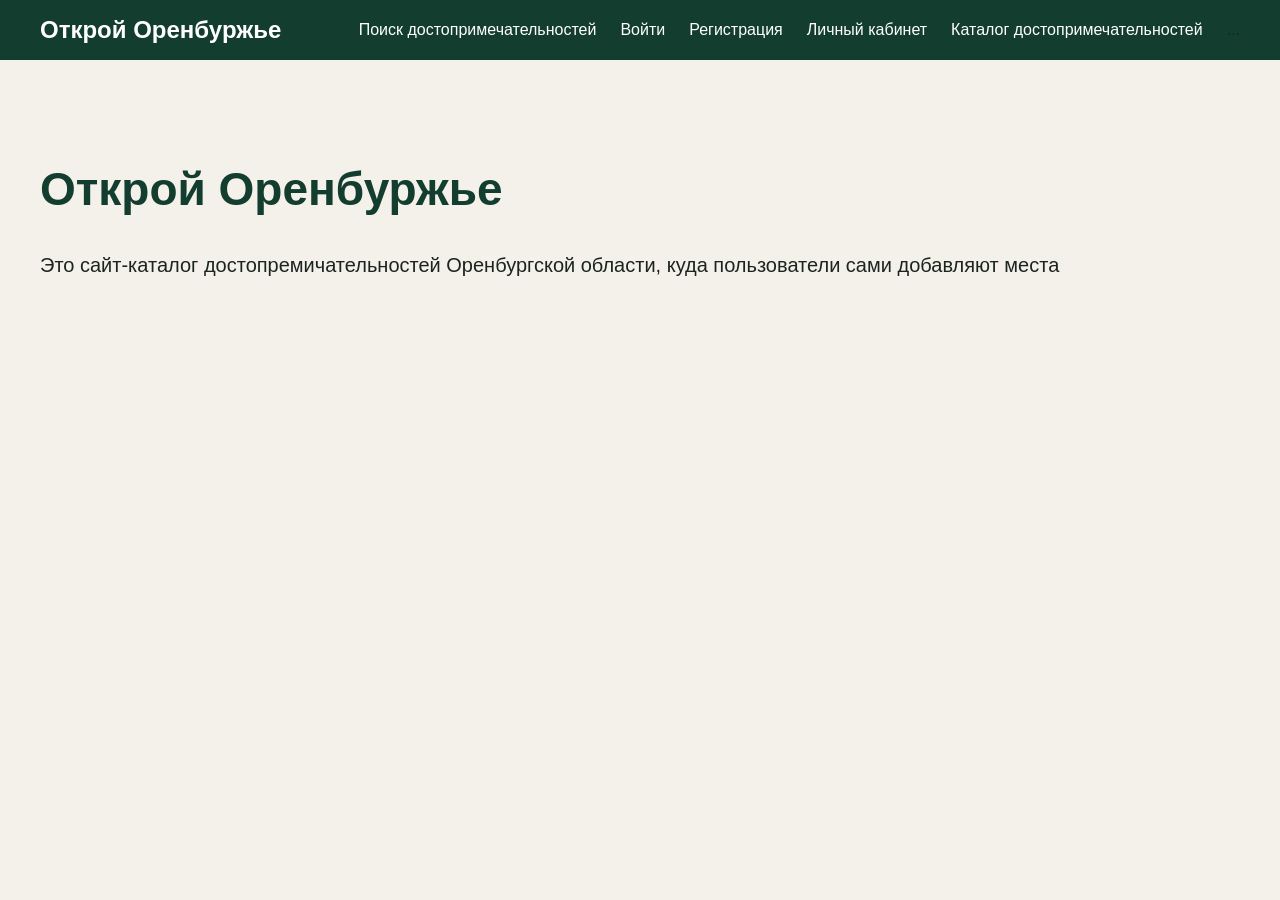
==== index.html @ 68e3b88a "Добавлен контейнер и основной блок главной страницы" ====
<!DOCTYPE html>
<html lang="ru">

<head>
    <meta charset="UTF-8">
    <meta name="viewport" content="width=device-width, initial-scale=1.0">
    <title>Открой Оренбуржье</title>
    <link rel="stylesheet" href="css/style.css">
</head>

<body>
    <header class="header">
        <div class="container header-inner">
        <a class="logo" href="index.html">Открой Оренбуржье</a>
        <nav class="nav">
            <ul class="nav-list">
                <li><a href="#search">Поиск достопримечательностей</a></li>
                <li><a href="login.html">Войти</a></li>
                <li><a href="register.html">Регистрация</a></li>
                <li><a href="profile.html">Личный кабинет</a></li>
                <li><a href="catalog.html">Каталог достопримечательностей</a></li> ...
            </ul>
        </nav>
        </div>
    </header>
    <main>
        <section class="hero">
            <div class="container">
                <h1>Открой Оренбуржье</h1>
                <p>Это сайт-каталог достопремичательностей Оренбургской области, куда пользователи сами добавляют места
                </p>
            </div>
        </section>
    </main>
</body>

</html>
---- css/style.css ----
:root {
    /* Цветовая палитра: Isle of Man green + бронза, светлая тема */
    --bg: #F4F1EA;
    --surface: #FFFFFF;
    --main: #123D2F;
    --accent: #C08A45;
    --text: #1C2420;
    --muted: #5C6660;
    --line: #DAD4C6;

}

body {
    background-color: var(--bg);
    color: var(--text);
    font-family: Arial, sans-serif;
    margin: 0;
}

h1 {
    color: var(--main);
    font-size: 46px;
}

p {
    color: var(--text);
    font-size: 20px;
}

.header {
    background-color: var(--main);
    padding: 16px 0;
}

.logo {
    color: #FFFFFF;
    text-decoration: none;
    font-size: 24px;
    font-weight: bold;
}

.nav-list {
    display: flex;
    gap: 24px;
    list-style: none;
    margin: 0;
    padding: 0;
}

.nav-list a {
    color: #FFFFFF;
    text-decoration: none;
    transition: color 0.3s;
}

.nav-list a:hover {
    color: var(--accent);
}

.container {
    max-width: 1200px;
    margin: 0 auto;
    padding: 0 24px;
}

.header-inner {
    display: flex;
    justify-content: space-between;
    align-items: center;
}

.hero {
    padding: 64px 0;
}
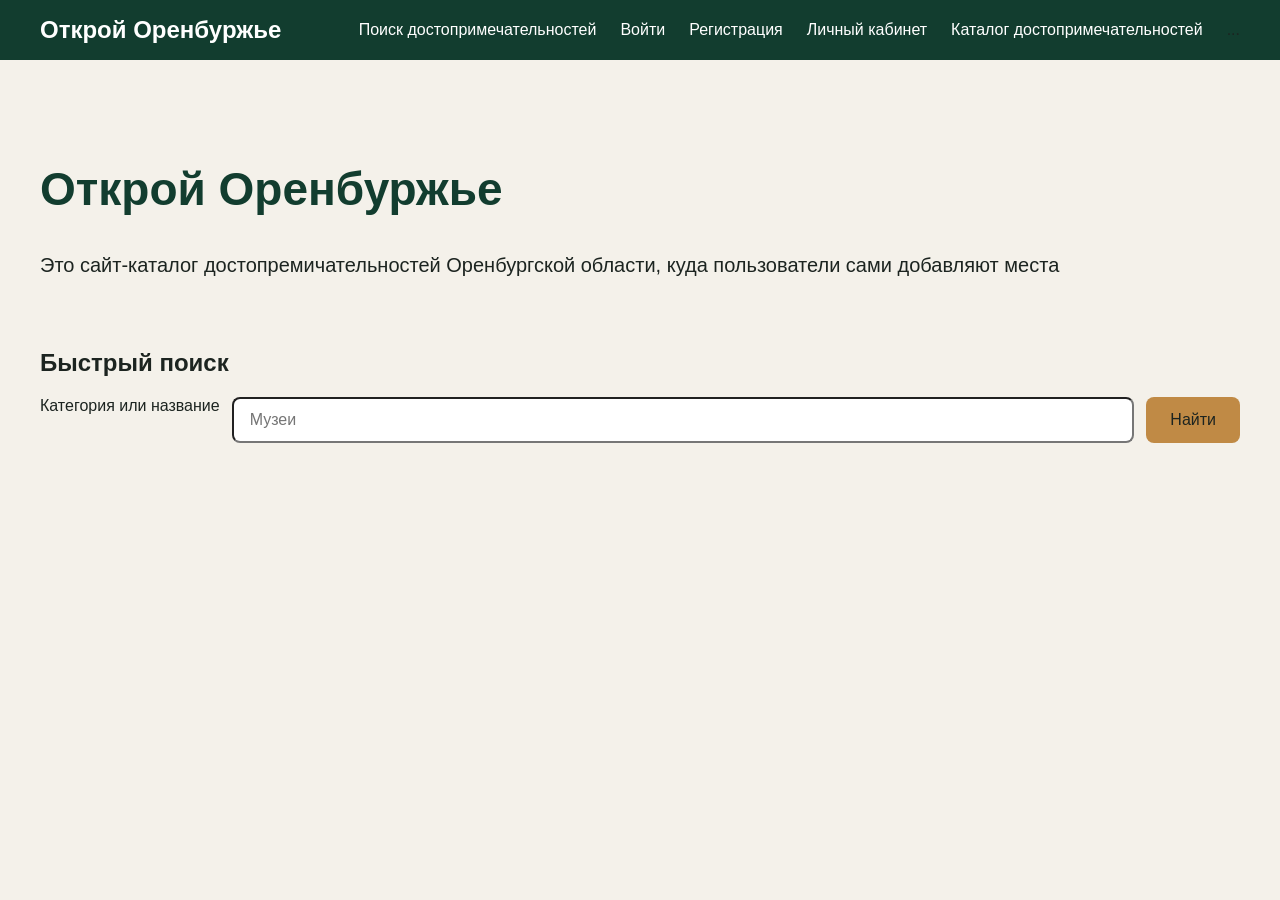
==== commit 7920cbcc: "Добавлен блок быстрого поиска" ====
--- a/index.html
+++ b/index.html
@@ -11,16 +11,16 @@
 <body>
     <header class="header">
         <div class="container header-inner">
-        <a class="logo" href="index.html">Открой Оренбуржье</a>
-        <nav class="nav">
-            <ul class="nav-list">
-                <li><a href="#search">Поиск достопримечательностей</a></li>
-                <li><a href="login.html">Войти</a></li>
-                <li><a href="register.html">Регистрация</a></li>
-                <li><a href="profile.html">Личный кабинет</a></li>
-                <li><a href="catalog.html">Каталог достопримечательностей</a></li> ...
-            </ul>
-        </nav>
+            <a class="logo" href="index.html">Открой Оренбуржье</a>
+            <nav class="nav">
+                <ul class="nav-list">
+                    <li><a href="#search">Поиск достопримечательностей</a></li>
+                    <li><a href="login.html">Войти</a></li>
+                    <li><a href="register.html">Регистрация</a></li>
+                    <li><a href="profile.html">Личный кабинет</a></li>
+                    <li><a href="catalog.html">Каталог достопримечательностей</a></li> ...
+                </ul>
+            </nav>
         </div>
     </header>
     <main>
@@ -30,7 +30,22 @@
                 <p>Это сайт-каталог достопремичательностей Оренбургской области, куда пользователи сами добавляют места
                 </p>
             </div>
-        </section>
+            <section class="search" id="search">
+                <div class="container">
+                    <h2>Быстрый поиск</h2>
+                    <form class="search-form" action="catalog.html" method="get">
+                        <label for="search-input">Категория или название</label>
+                        <input type="text" id="search-input name=" q" list="categories" placeholder="Музеи">
+                        <datalist id="categories">
+                            <option value="Музеи">
+                            <option value="Природные объекты">
+                            <option value="Исторические места">
+                            <option value="Памятники архитектуры">
+                        </datalist>
+                        <button type="submit">Найти</button>
+                    </form>
+                </div>
+            </section>
     </main>
 </body>
 
--- a/css/style.css
+++ b/css/style.css
@@ -71,4 +71,36 @@
 
 .hero {
     padding: 64px 0;
-}+}
+
+.search {
+    padding: 32px 0;
+}
+
+.search-form {
+    display: flex;
+    gap: 12px;
+    flex-wrap: wrap;
+}
+
+.search-form input {
+    flex: 1;
+    padding: 12px 16px;
+    border-radius: 8px; 
+    font-size: 16px;
+}
+
+.search-form button:hover {
+    background-color: #D0954F;
+}
+
+.search-form button {
+    padding: 12px 24px;
+    font-size: 16px;
+    cursor: pointer;
+    background-color: var(--accent);
+    color: var(--text);
+    border: none;
+    border-radius: 8px;
+    transition: background-color 0.3s;
+}
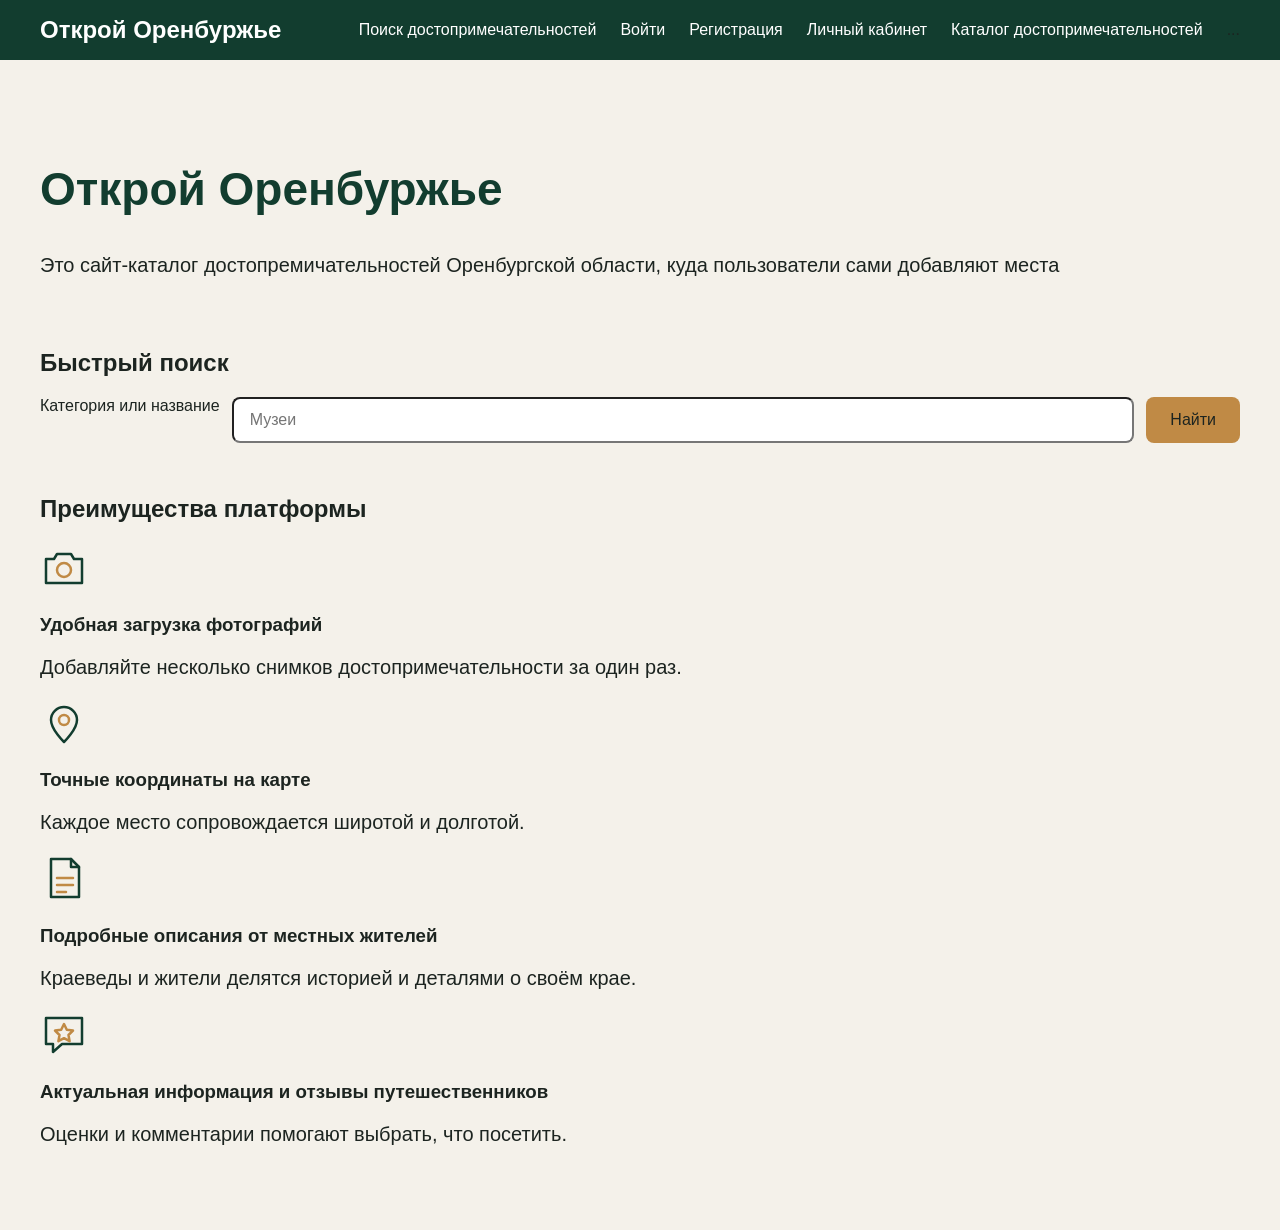
==== commit c2f425f0: "Добавлена разметка блока преимуществ и иконки" ====
--- a/index.html
+++ b/index.html
@@ -35,7 +35,7 @@
                     <h2>Быстрый поиск</h2>
                     <form class="search-form" action="catalog.html" method="get">
                         <label for="search-input">Категория или название</label>
-                        <input type="text" id="search-input name=" q" list="categories" placeholder="Музеи">
+                        <input type="text" id="search-input name="q" list="categories" placeholder="Музеи">
                         <datalist id="categories">
                             <option value="Музеи">
                             <option value="Природные объекты">
@@ -46,7 +46,35 @@
                     </form>
                 </div>
             </section>
+            <section class="features">
+                <div class="container">
+                    <h2>Преимущества платформы</h2>
+                    <div class="features-grid">
+                        <div class="feature">
+                            <img src="img/icon-photo.svg" alt="">
+                            <h3>Удобная загрузка фотографий</h3>
+                            <p>Добавляйте несколько снимков достопримечательности за один раз.</p>
+                        </div>
+                        <div class="feature">
+                            <img src="img/icon-map.svg" alt="">
+                            <h3>Точные координаты на карте</h3>
+                            <p>Каждое место сопровождается широтой и долготой.</p>
+                        </div>
+                        <div class="feature">
+                            <img src="img/icon-text.svg" alt="">
+                            <h3>Подробные описания от местных жителей</h3>
+                            <p>Краеведы и жители делятся историей и деталями о своём крае.</p>
+                        </div>
+                        <div class="feature">
+                            <img src="img/icon-reviews.svg" alt="">
+                            <h3>Актуальная информация и отзывы путешественников</h3>
+                            <p>Оценки и комментарии помогают выбрать, что посетить.</p>
+                        </div>
+                    </div>
+                </div>
+            </section>
     </main>
+
 </body>
 
 </html>
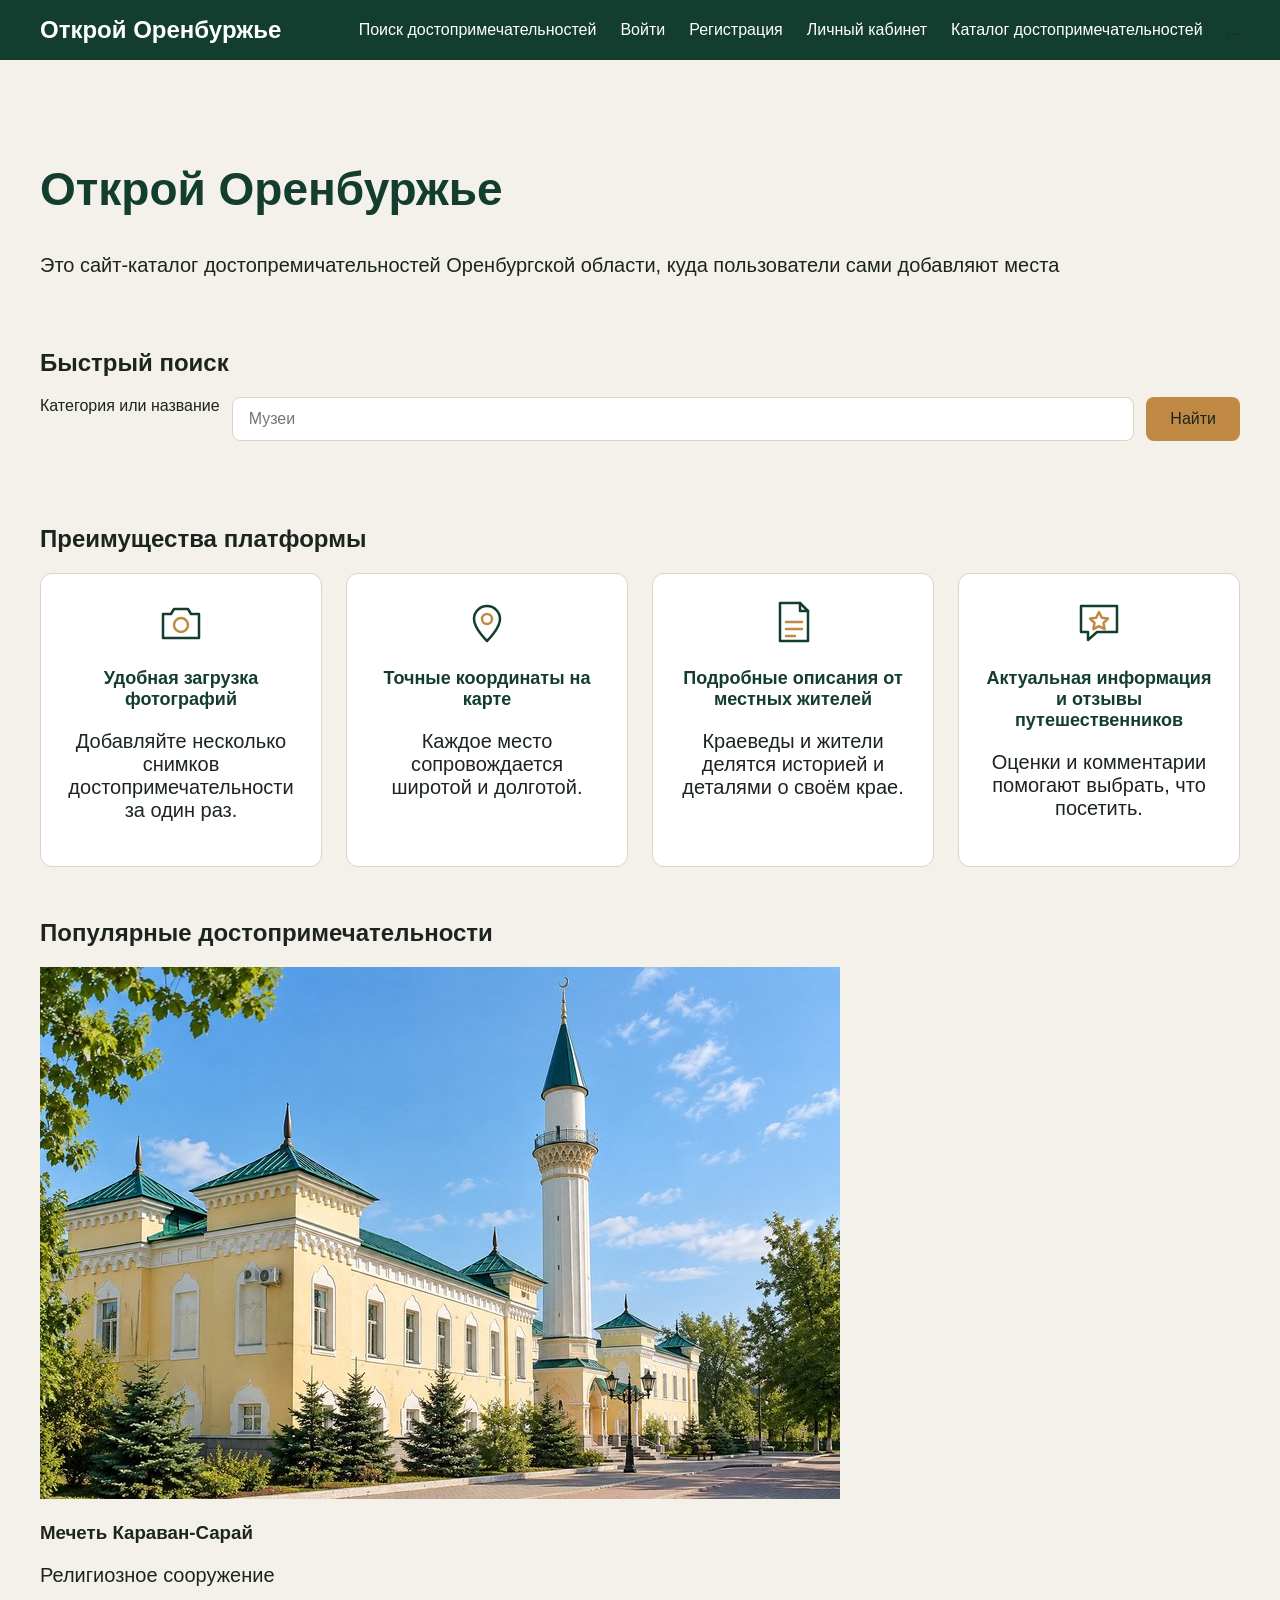
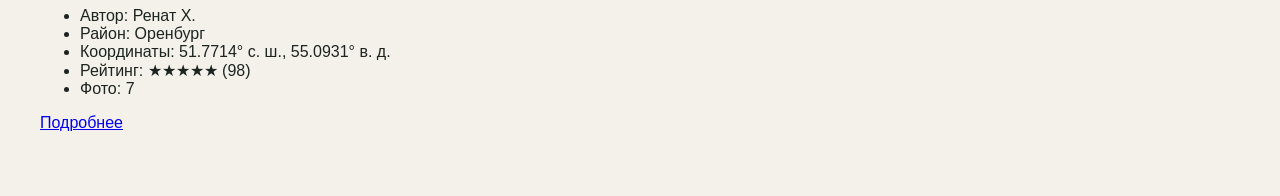
==== commit 9494090c: "Добавлена разметка карточки достопримечательности и фото" ====
--- a/index.html
+++ b/index.html
@@ -73,6 +73,28 @@
                     </div>
                 </div>
             </section>
+            <section class="popular">
+                <div class="container">
+                    <h2>Популярные достопримечательности</h2>
+                    <div class="cards-grid">
+                        <article class="landmark-card">
+                            <img src="img/03_mechet_karavan_saray.jpg" alt="Мечеть Караван-Сарай в Оренбурге">
+                            <div class="landmark-card-body">
+                                <h3>Мечеть Караван-Сарай</h3>
+                                <p>Религиозное сооружение</p>
+                                <ul>
+                                    <li>Автор: Ренат Х.</li>
+                                    <li>Район: Оренбург</li>
+                                    <li>Координаты: 51.7714° с. ш., 55.0931° в. д.</li>
+                                    <li>Рейтинг: <span class="stars">★★★★★</span> (98)</li>
+                                    <li>Фото: 7</li>
+                                </ul>
+                                <a class="btn" href="landmark.html">Подробнее</a>
+                            </div>
+                        </article>
+                    </div>
+                </div>
+            </section>
     </main>
 
 </body>
--- a/css/style.css
+++ b/css/style.css
@@ -84,14 +84,11 @@
 }
 
 .search-form input {
+    border: 1px solid var(--line);
     flex: 1;
     padding: 12px 16px;
-    border-radius: 8px; 
+    border-radius: 8px;
     font-size: 16px;
-}
-
-.search-form button:hover {
-    background-color: #D0954F;
 }
 
 .search-form button {
@@ -104,3 +101,39 @@
     border-radius: 8px;
     transition: background-color 0.3s;
 }
+
+.search-form button:hover {
+    background-color: #D0954F;
+}
+
+.features {
+    padding: 32px 0;
+}
+
+.features-grid {
+    display: grid;
+    grid-template-columns: repeat(4, 1fr);
+    gap: 24px;
+}
+
+.feature {
+    background-color: var(--surface);
+    border: 1px solid var(--line);
+    border-radius: 12px;
+    padding: 24px;
+    text-align: center;
+    transition: transform 0.3s;
+}
+
+.feature img {
+    width: 48px;
+}
+
+.feature h3 {
+    color: var(--main);
+    font-size: 18px;
+}
+
+.feature:hover {
+    transform: translateY(-4px);
+}
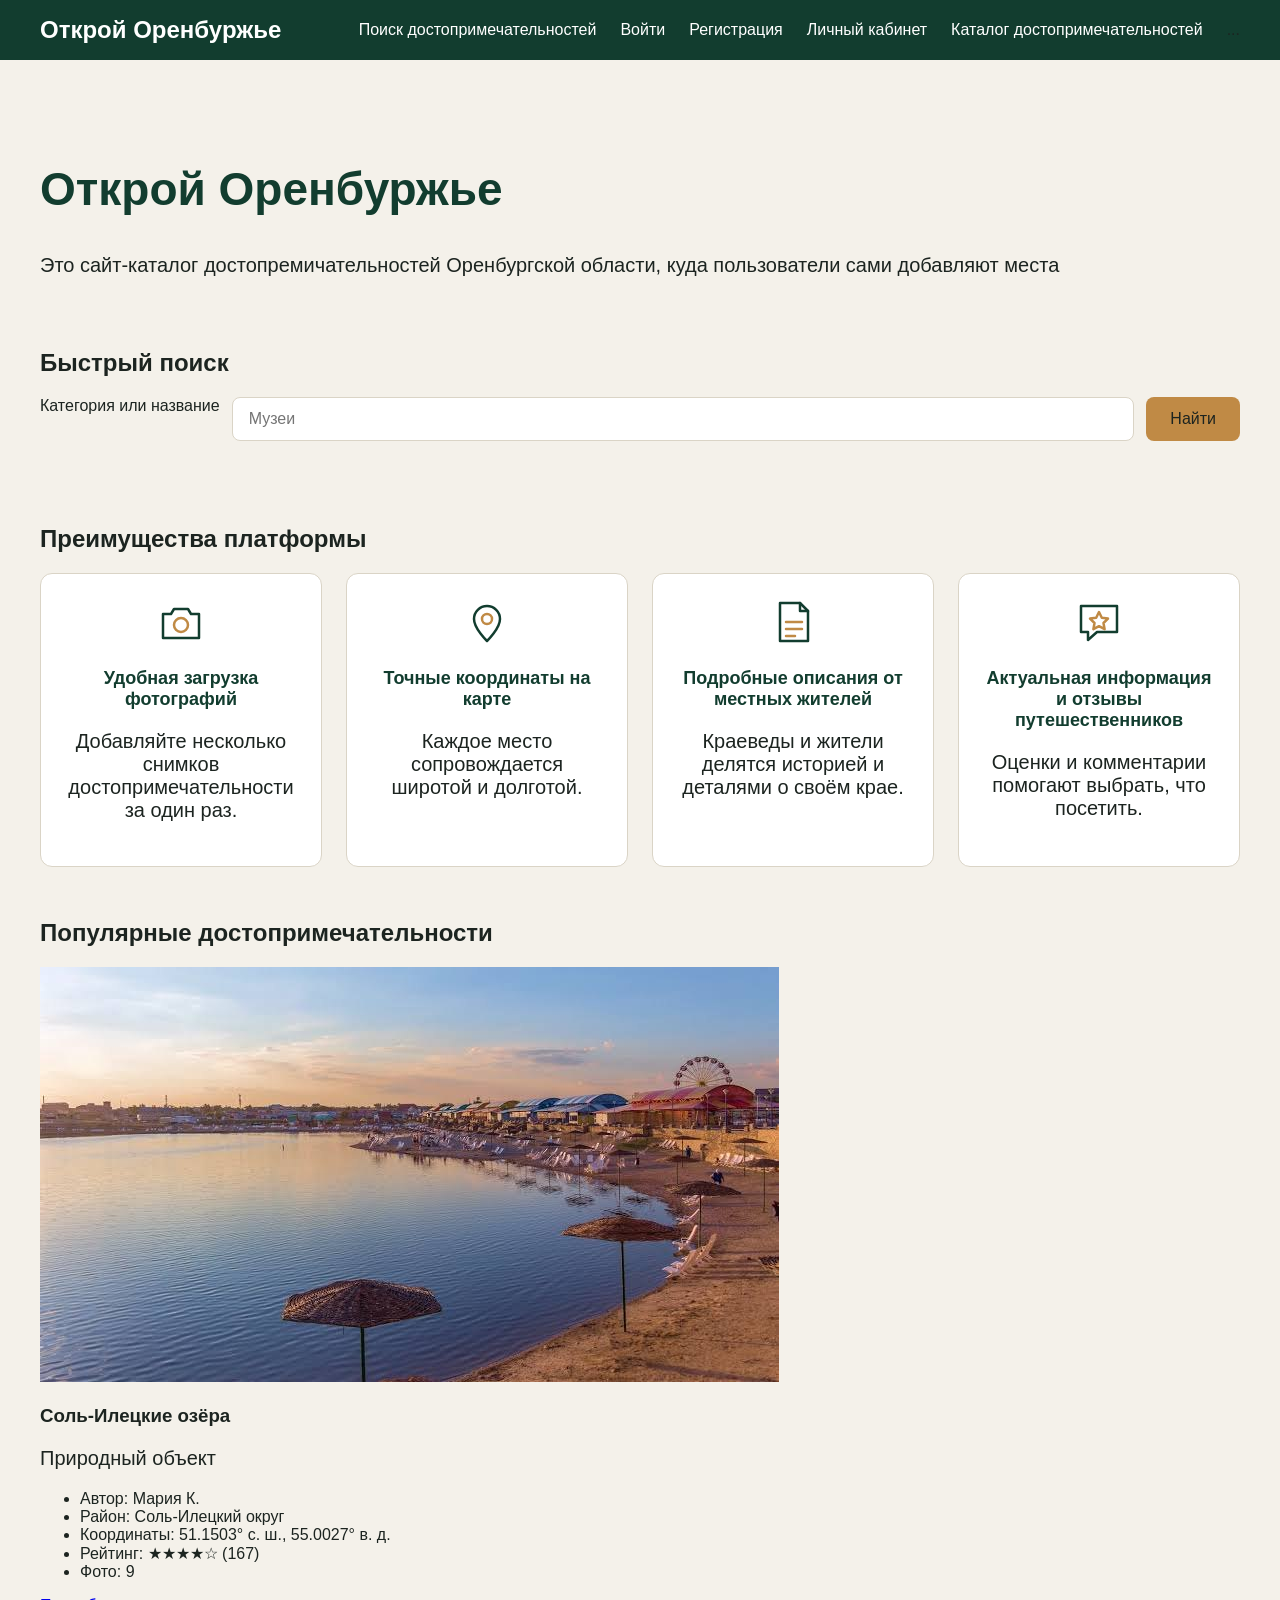
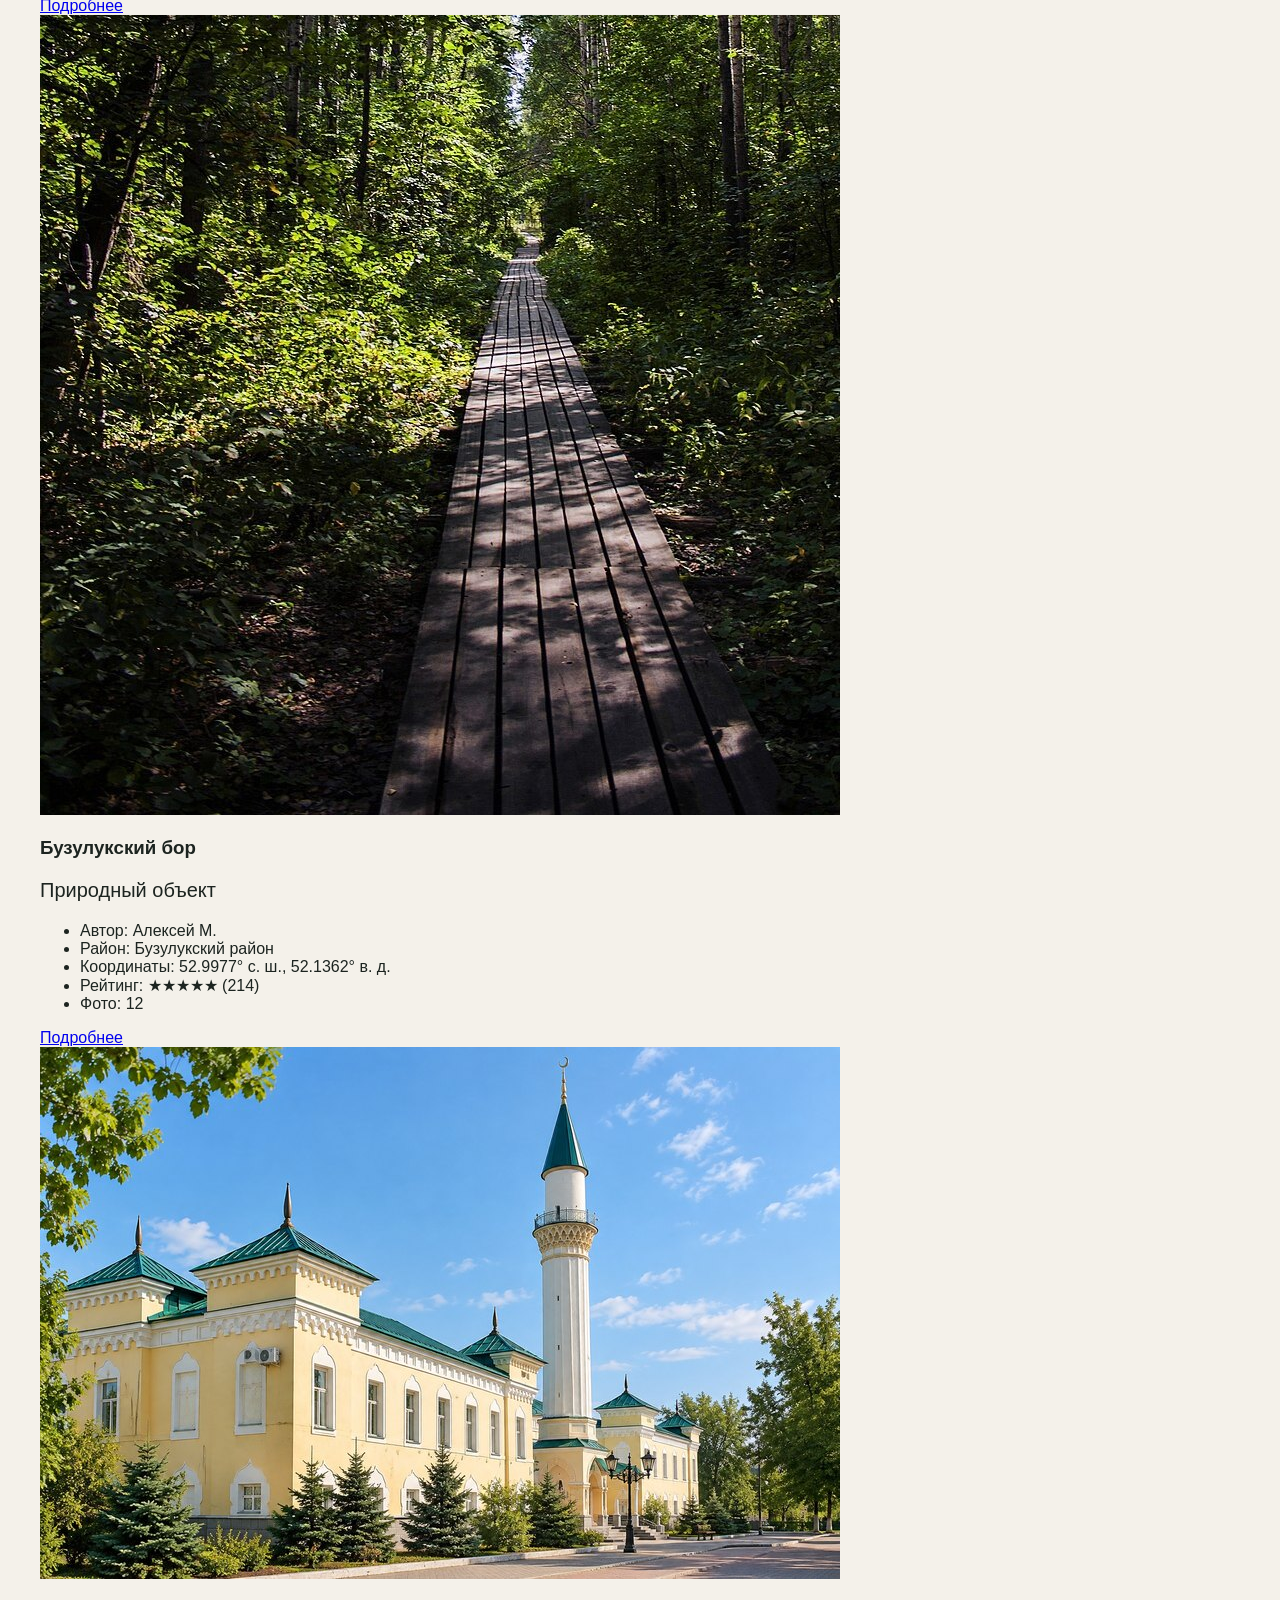
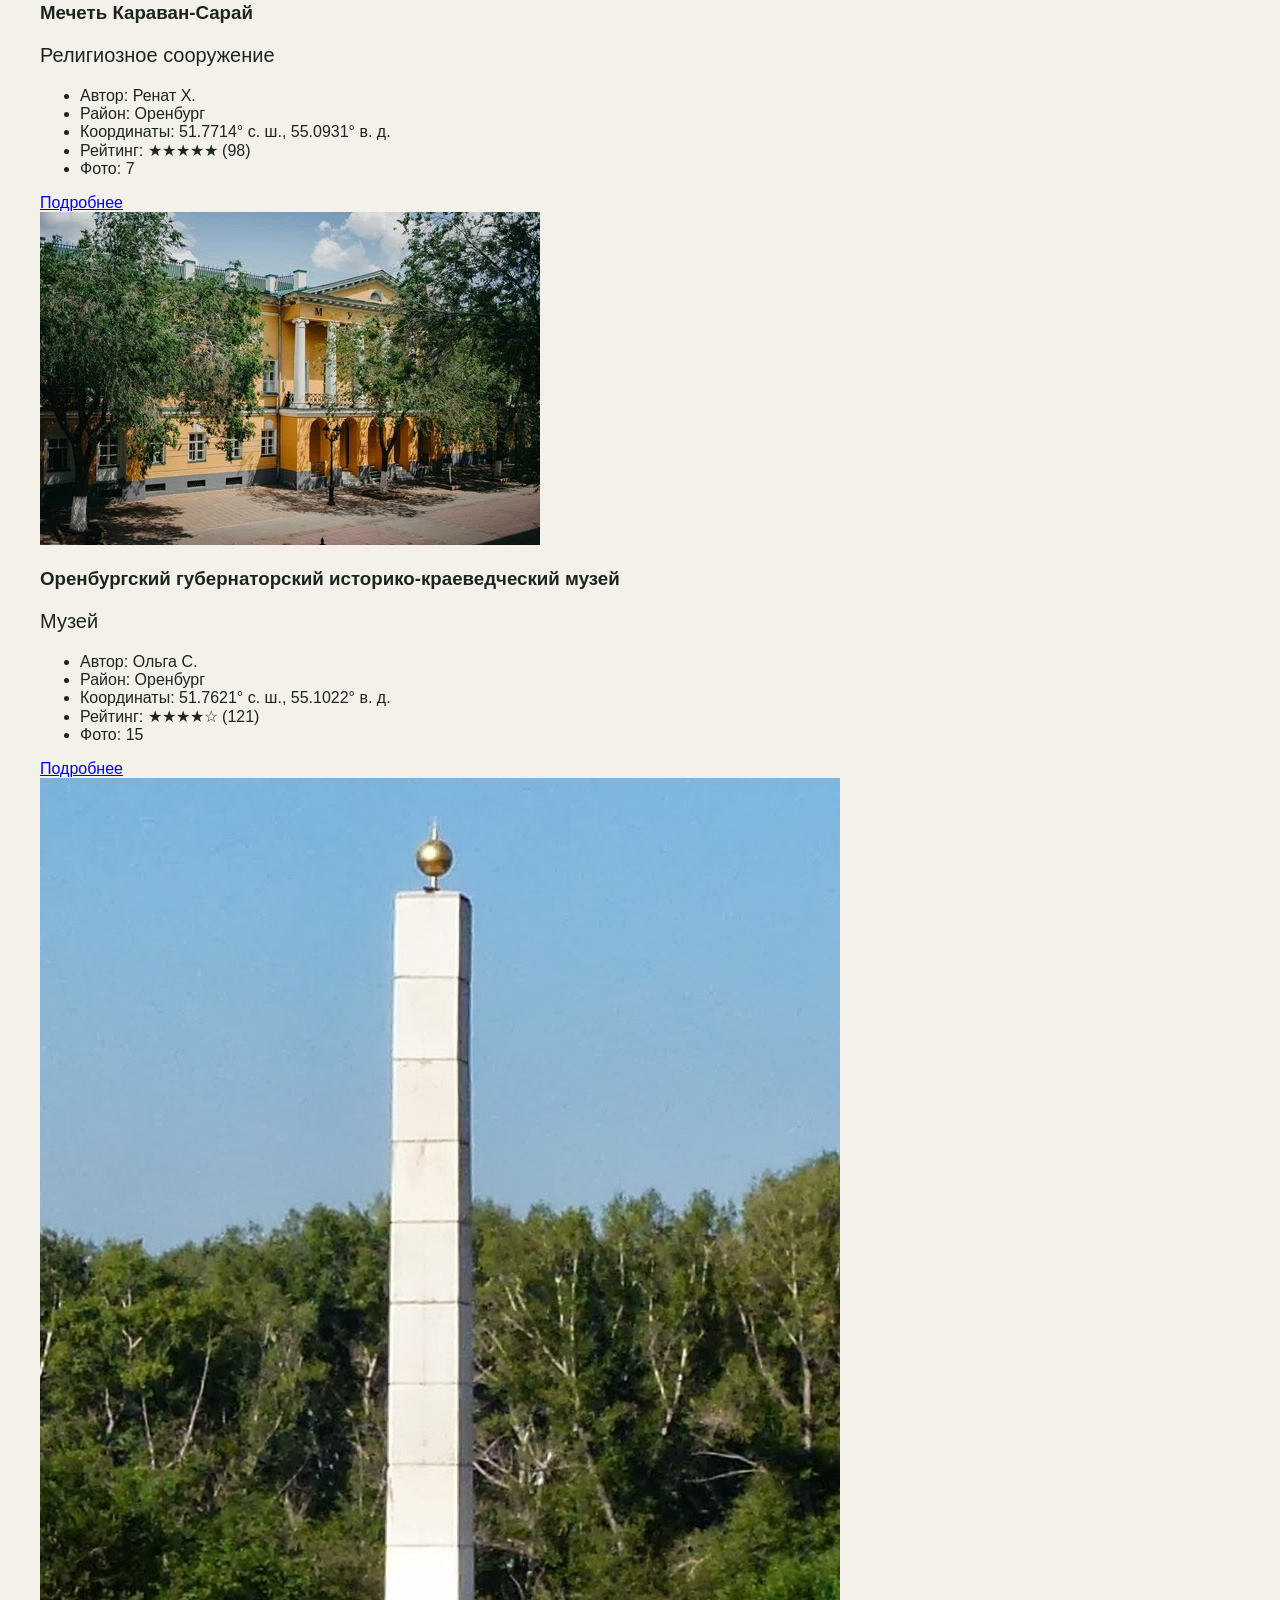
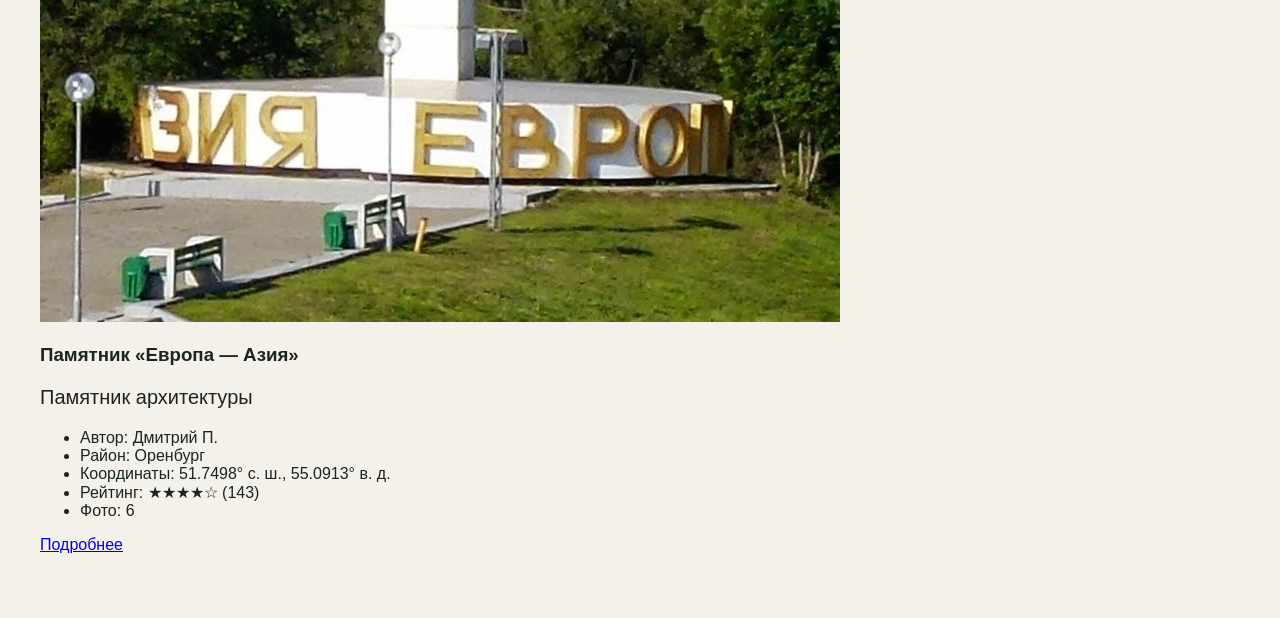
==== commit 64ba37e8: "Добавлены пять карточек популярных достопримечательностей" ====
--- a/index.html
+++ b/index.html
@@ -35,7 +35,7 @@
                     <h2>Быстрый поиск</h2>
                     <form class="search-form" action="catalog.html" method="get">
                         <label for="search-input">Категория или название</label>
-                        <input type="text" id="search-input name="q" list="categories" placeholder="Музеи">
+                        <input type="text" id="search-input name=" q" list="categories" placeholder="Музеи">
                         <datalist id="categories">
                             <option value="Музеи">
                             <option value="Природные объекты">
@@ -78,6 +78,36 @@
                     <h2>Популярные достопримечательности</h2>
                     <div class="cards-grid">
                         <article class="landmark-card">
+                            <img src="img/01_sol_iletsk_ozero.jpg" alt="Солёное озеро рядом с Соль-Илецком">
+                            <div class="landmark-card-body">
+                                <h3>Соль-Илецкие озёра</h3>
+                                <p>Природный объект</p>
+                                <ul>
+                                    <li>Автор: Мария К.</li>
+                                    <li>Район: Соль-Илецкий округ</li>
+                                    <li>Координаты: 51.1503° с. ш., 55.0027° в. д.</li>
+                                    <li>Рейтинг: <span class="stars">★★★★☆</span> (167)</li>
+                                    <li>Фото: 9</li>
+                                </ul>
+                                <a class="btn" href="landmark.html">Подробнее</a>
+                            </div>
+                        </article>
+                        <article class="landmark-card">
+                            <img src="img/02_buzuluksky_bor.jpg" alt="Сосновый лес Бузулукского бора">
+                            <div class="landmark-card-body">
+                                <h3>Бузулукский бор</h3>
+                                <p>Природный объект</p>
+                                <ul>
+                                    <li>Автор: Алексей М.</li>
+                                    <li>Район: Бузулукский район</li>
+                                    <li>Координаты: 52.9977° с. ш., 52.1362° в. д.</li>
+                                    <li>Рейтинг: <span class="stars">★★★★★</span> (214)</li>
+                                    <li>Фото: 12</li>
+                                </ul>
+                                <a class="btn" href="landmark.html">Подробнее</a>
+                            </div>
+                        </article>
+                        <article class="landmark-card">
                             <img src="img/03_mechet_karavan_saray.jpg" alt="Мечеть Караван-Сарай в Оренбурге">
                             <div class="landmark-card-body">
                                 <h3>Мечеть Караван-Сарай</h3>
@@ -92,6 +122,37 @@
                                 <a class="btn" href="landmark.html">Подробнее</a>
                             </div>
                         </article>
+                        <article class="landmark-card">
+                            <img src="img/04_istoriko_kraevedchesky_muzey.jpg"
+                                alt="Здание Оренбургского губернаторского историко-краеведческого музея">
+                            <div class="landmark-card-body">
+                                <h3>Оренбургский губернаторский историко-краеведческий музей</h3>
+                                <p>Музей</p>
+                                <ul>
+                                    <li>Автор: Ольга С.</li>
+                                    <li>Район: Оренбург</li>
+                                    <li>Координаты: 51.7621° с. ш., 55.1022° в. д.</li>
+                                    <li>Рейтинг: <span class="stars">★★★★☆</span> (121)</li>
+                                    <li>Фото: 15</li>
+                                </ul>
+                                <a class="btn" href="landmark.html">Подробнее</a>
+                            </div>
+                        </article>
+                        <article class="landmark-card">
+                            <img src="img/05_evropa_aziya.jpg" alt="Памятник «Европа — Азия» на берегу реки Урал">
+                            <div class="landmark-card-body">
+                                <h3>Памятник «Европа — Азия»</h3>
+                                <p>Памятник архитектуры</p>
+                                <ul>
+                                    <li>Автор: Дмитрий П.</li>
+                                    <li>Район: Оренбург</li>
+                                    <li>Координаты: 51.7498° с. ш., 55.0913° в. д.</li>
+                                    <li>Рейтинг: <span class="stars">★★★★☆</span> (143)</li>
+                                    <li>Фото: 6</li>
+                                </ul>
+                                <a class="btn" href="landmark.html">Подробнее</a>
+                            </div>
+                        </article>
                     </div>
                 </div>
             </section>
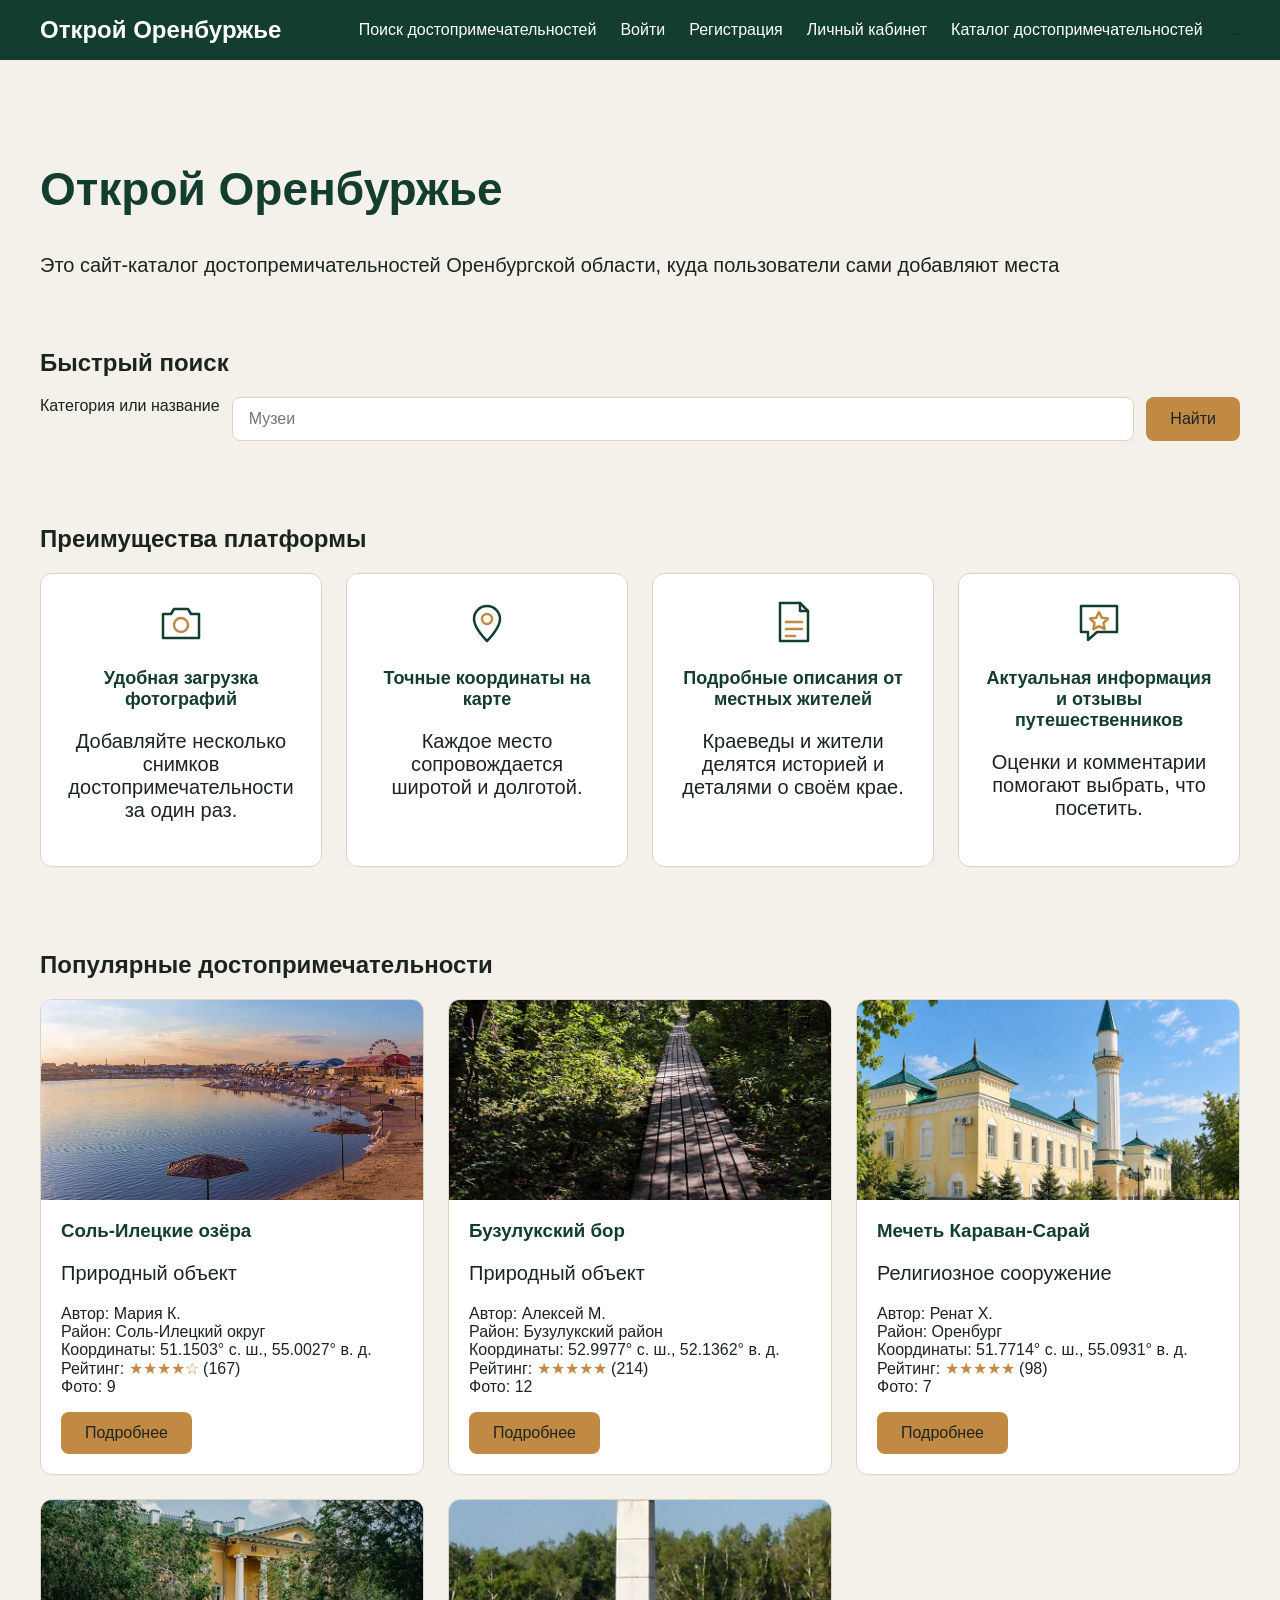
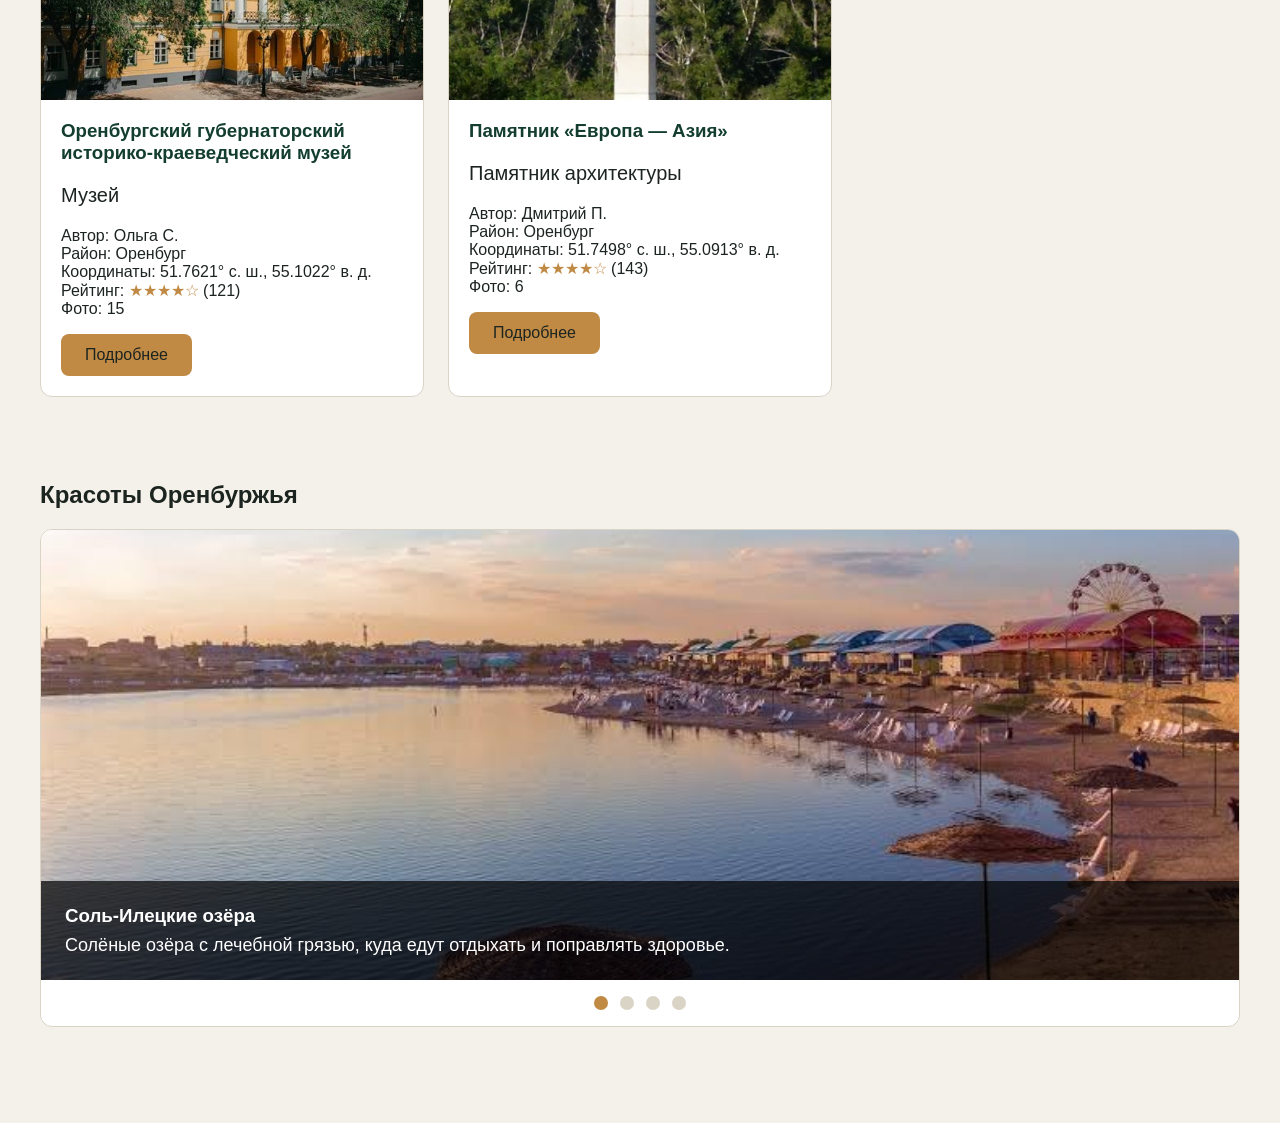
==== commit 1175b256: "Добавлен CSS-слайдер на главной странице" ====
--- a/index.html
+++ b/index.html
@@ -156,6 +156,60 @@
                     </div>
                 </div>
             </section>
+            <section class="gallery">
+                <div class="container">
+                    <h2>Красоты Оренбуржья</h2>
+
+                    <div class="slider">
+
+                        <input type="radio" name="slider" id="slide1" checked>
+                        <input type="radio" name="slider" id="slide2">
+                        <input type="radio" name="slider" id="slide3">
+                        <input type="radio" name="slider" id="slide4">
+
+                        <div class="slides">
+                            <article class="slide">
+                                <img src="img/01_sol_iletsk_ozero.jpg" alt="Соль-Илецкие озёра">
+                                <div class="slide-caption">
+                                    <h3>Соль-Илецкие озёра</h3>
+                                    <p>Солёные озёра с лечебной грязью, куда едут отдыхать и поправлять здоровье.</p>
+                                </div>
+                            </article>
+
+                            <article class="slide">
+                                <img src="img/02_buzuluksky_bor.jpg" alt="Бузулукский бор">
+                                <div class="slide-caption">
+                                    <h3>Бузулукский бор</h3>
+                                    <p>Огромный сосновый лес на песчаных террасах реки Самара с экотропами.</p>
+                                </div>
+                            </article>
+
+                            <article class="slide">
+                                <img src="img/03_mechet_karavan_saray.jpg" alt="Мечеть Караван-Сарай">
+                                <div class="slide-caption">
+                                    <h3>Мечеть Караван-Сарай</h3>
+                                    <p>Памятник архитектуры Оренбурга, построенный в начале XX века.</p>
+                                </div>
+                            </article>
+
+                            <article class="slide">
+                                <img src="img/04_istoriko_kraevedchesky_muzey.jpg" alt="Губернаторский музей">
+                                <div class="slide-caption">
+                                    <h3>Губернаторский музей</h3>
+                                    <p>Главный музей области, где собраны история и природа Оренбургского края.</p>
+                                </div>
+                            </article>
+                        </div>
+
+                        <div class="controls">
+                            <label for="slide1"></label>
+                            <label for="slide2"></label>
+                            <label for="slide3"></label>
+                            <label for="slide4"></label>
+                        </div>
+                    </div>
+                </div>
+            </section>
     </main>
 
 </body>
--- a/css/style.css
+++ b/css/style.css
@@ -136,4 +136,172 @@
 
 .feature:hover {
     transform: translateY(-4px);
+}
+
+.popular {
+    padding: 32px 0;
+}
+
+.cards-grid {
+    display: grid;
+    grid-template-columns: repeat(auto-fit, minmax(320px, 1fr));
+    gap: 24px;
+}
+
+.landmark-card {
+    background-color: var(--surface);
+    border: 1px solid var(--line);
+    border-radius: 12px;
+    overflow: hidden;
+    transition: transform 0.3s;
+}
+
+.landmark-card:hover {
+    transform: translateY(-4px);
+}
+
+.landmark-card img {
+    width: 100%;
+    height: 200px;
+    object-fit: cover;
+    display: block;
+}
+
+.landmark-card-body {
+    padding: 20px;
+}
+
+.landmark-card h3 {
+    color: var(--main);
+    margin: 0 0 8px;
+}
+
+.landmark-card ul {
+    list-style: none;
+    padding: 0;
+    margin: 16px 0;
+}
+
+.stars {
+    color: var(--accent);
+}
+
+.btn {
+    display: inline-block;
+    background-color: var(--accent);
+    color: var(--text);
+    padding: 12px 24px;
+    border-radius: 8px;
+    text-decoration: none;
+    transition: background-color 0.3s;
+}
+
+.btn:hover {
+    background-color: #D0954F;
+}
+
+.gallery {
+    padding: 32px 0;
+}
+
+
+.slider {
+    position: relative;
+    overflow: hidden;
+    border-radius: 12px;
+    background-color: var(--surface);
+    border: 1px solid var(--line);
+}
+
+
+.slider input {
+    position: absolute;
+    opacity: 0;
+    pointer-events: none;
+}
+
+
+.slides {
+    display: flex;
+    transition: transform 0.6s ease;
+}
+
+
+.slide {
+    flex: 0 0 100%;
+    position: relative;
+}
+
+.slide img {
+    display: block;
+    width: 100%;
+    height: 450px;
+    object-fit: cover;
+}
+
+.slide-caption {
+    position: absolute;
+    left: 0;
+    right: 0;
+    bottom: 0;
+    padding: 24px;
+    color: #FFFFFF;
+    background: rgba(0, 0, 0, 0.7);
+}
+
+.slide-caption h3 {
+    margin: 0 0 8px;
+}
+
+
+.slide-caption p {
+    margin: 0;
+    color: #FFFFFF;
+    font-size: 18px;
+}
+
+
+#slide1:checked~.slides {
+    transform: translateX(0);
+}
+
+#slide2:checked~.slides {
+    transform: translateX(-100%);
+}
+
+#slide3:checked~.slides {
+    transform: translateX(-200%);
+}
+
+#slide4:checked~.slides {
+    transform: translateX(-300%);
+}
+
+
+.controls {
+    display: flex;
+    justify-content: center;
+    gap: 12px;
+    padding: 16px 0;
+}
+
+.controls label {
+    width: 14px;
+    height: 14px;
+    border-radius: 50%;
+    background-color: var(--line);
+    cursor: pointer;
+    transition: background-color 0.3s;
+}
+
+.controls label:hover {
+    background-color: var(--muted);
+}
+
+
+#slide1:checked~.controls label[for="slide1"],
+#slide2:checked~.controls label[for="slide2"],
+#slide3:checked~.controls label[for="slide3"],
+#slide4:checked~.controls label[for="slide4"] {
+    background-color: var(--accent);
 }
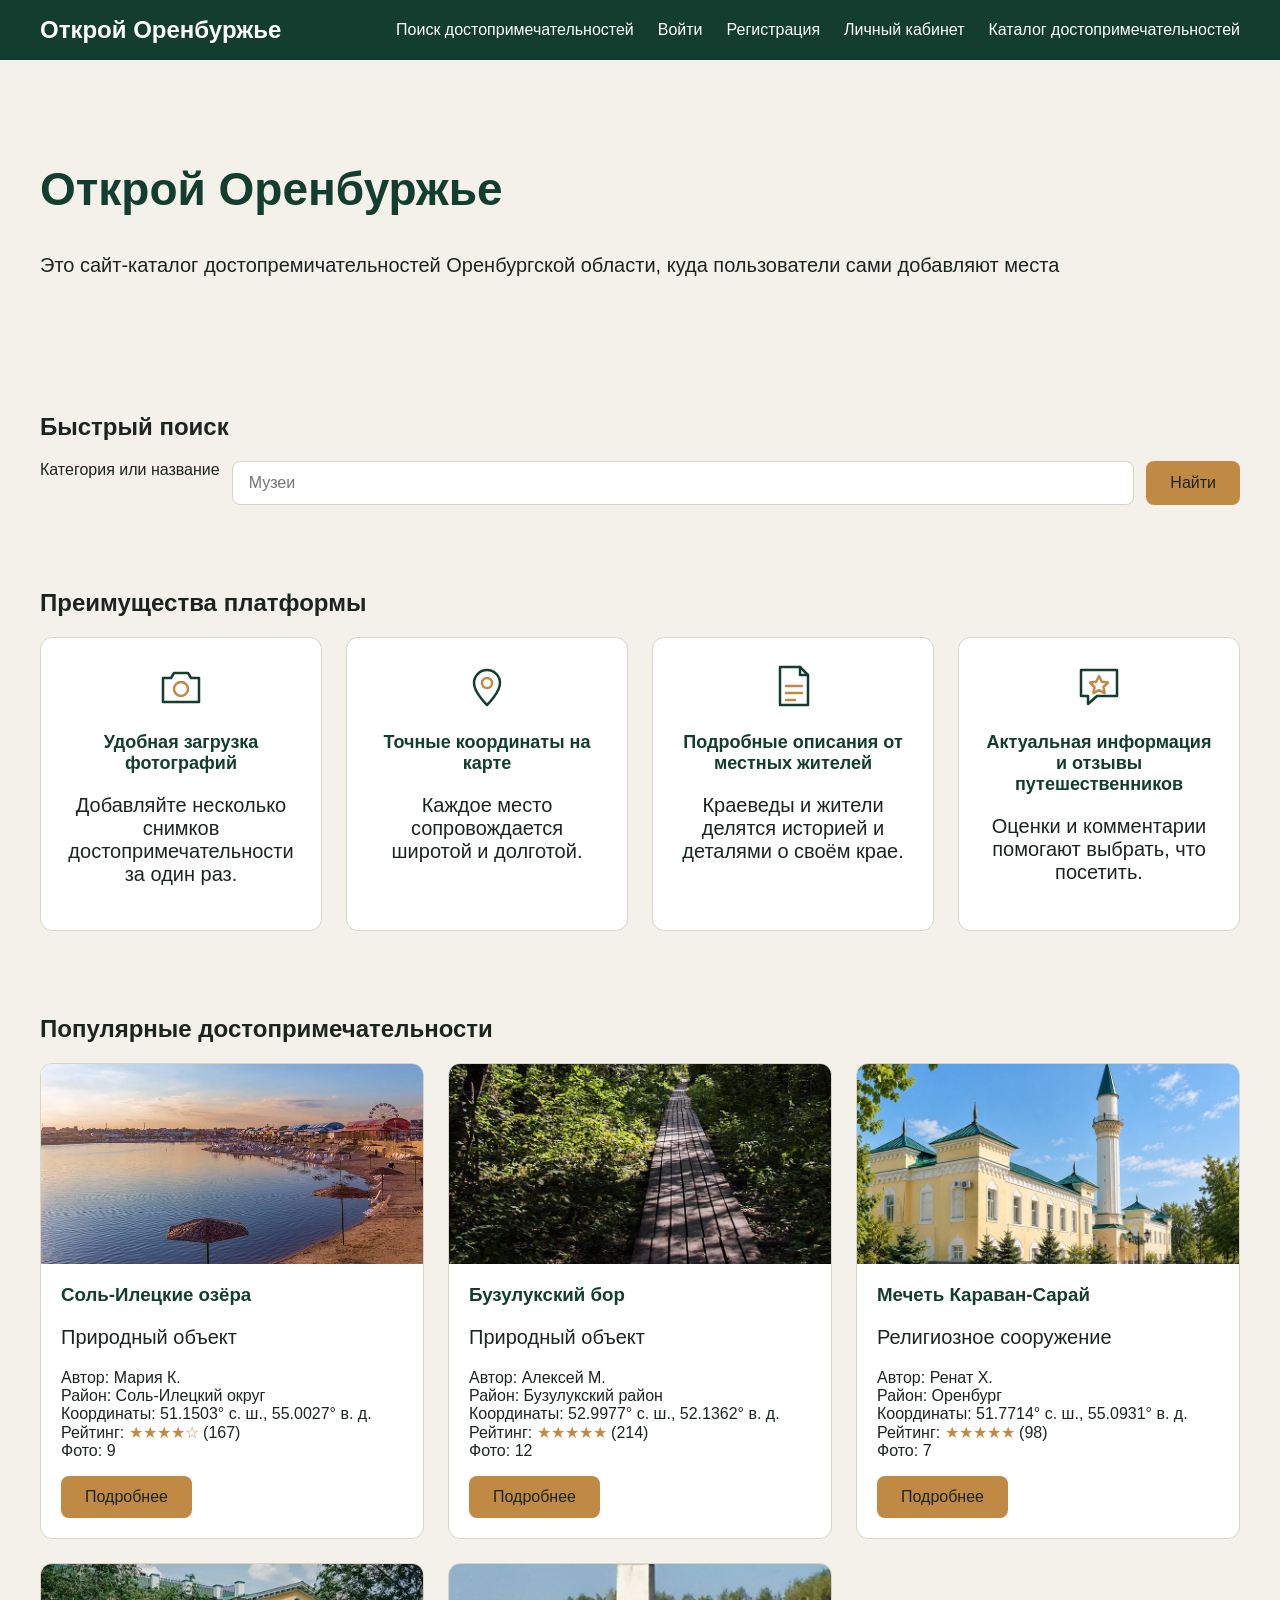
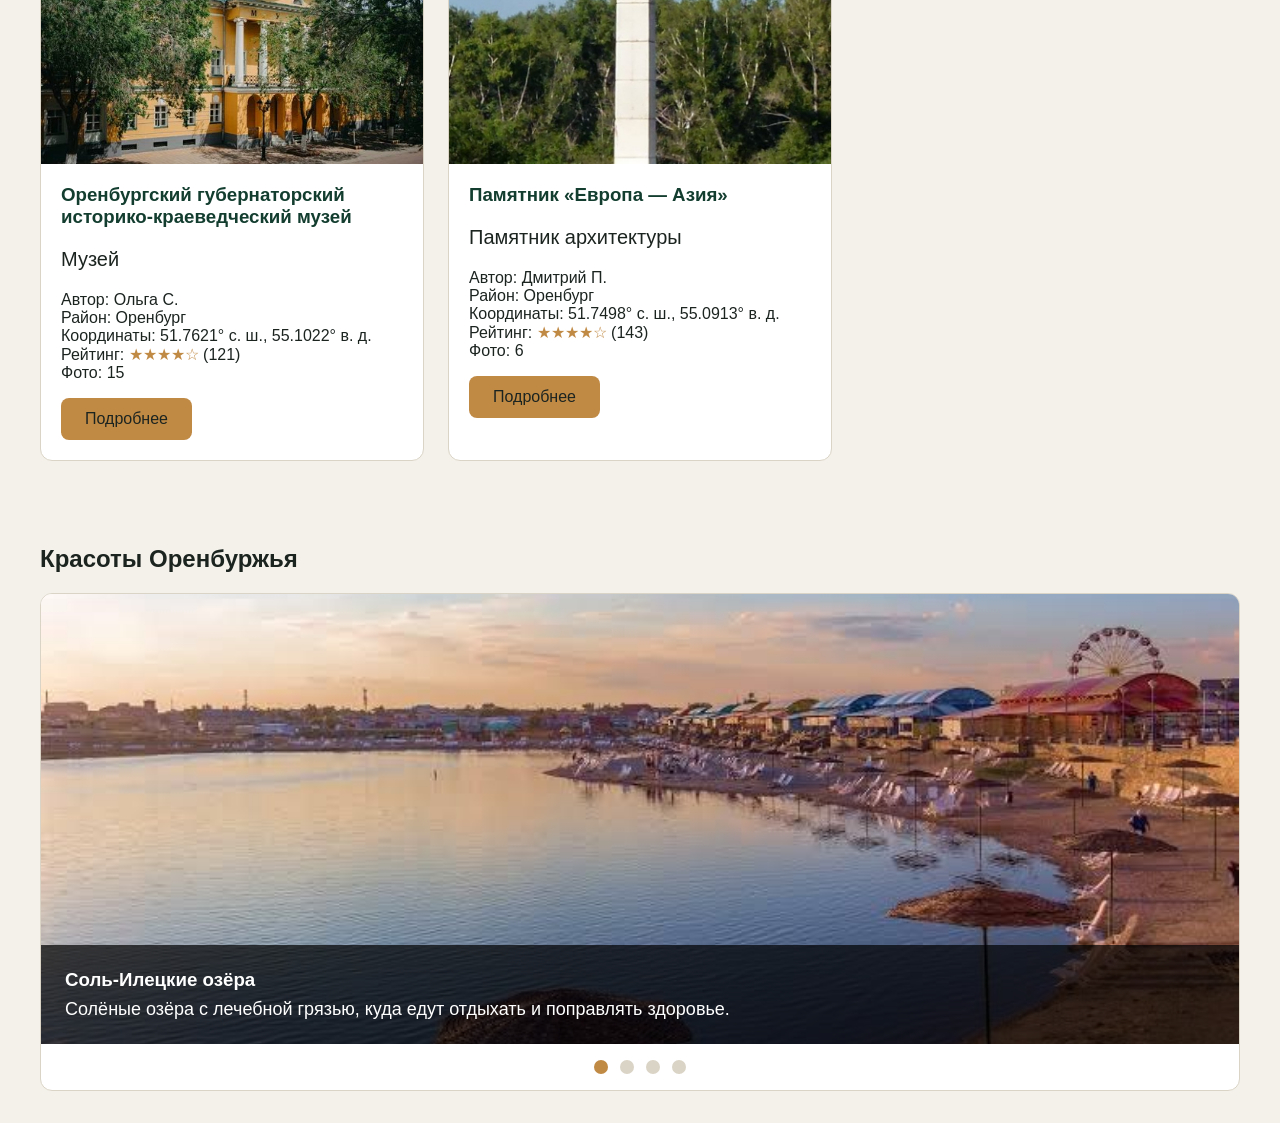
==== commit cc512e7a: "Исправлены ошибки разметки главной страницы" ====
--- a/index.html
+++ b/index.html
@@ -18,7 +18,7 @@
                     <li><a href="login.html">Войти</a></li>
                     <li><a href="register.html">Регистрация</a></li>
                     <li><a href="profile.html">Личный кабинет</a></li>
-                    <li><a href="catalog.html">Каталог достопримечательностей</a></li> ...
+                    <li><a href="catalog.html">Каталог достопримечательностей</a></li>
                 </ul>
             </nav>
         </div>
@@ -30,186 +30,187 @@
                 <p>Это сайт-каталог достопремичательностей Оренбургской области, куда пользователи сами добавляют места
                 </p>
             </div>
-            <section class="search" id="search">
-                <div class="container">
-                    <h2>Быстрый поиск</h2>
-                    <form class="search-form" action="catalog.html" method="get">
-                        <label for="search-input">Категория или название</label>
-                        <input type="text" id="search-input name=" q" list="categories" placeholder="Музеи">
-                        <datalist id="categories">
-                            <option value="Музеи">
-                            <option value="Природные объекты">
-                            <option value="Исторические места">
-                            <option value="Памятники архитектуры">
-                        </datalist>
-                        <button type="submit">Найти</button>
-                    </form>
+        </section>
+        <section class="search" id="search">
+            <div class="container">
+                <h2>Быстрый поиск</h2>
+                <form class="search-form" action="catalog.html" method="get">
+                    <label for="search-input">Категория или название</label>
+                    <input type="text" id="search-input name=" q" list="categories" placeholder="Музеи">
+                    <datalist id="categories">
+                        <option value="Музеи">
+                        <option value="Природные объекты">
+                        <option value="Исторические места">
+                        <option value="Памятники архитектуры">
+                    </datalist>
+                    <button type="submit">Найти</button>
+                </form>
+            </div>
+        </section>
+        <section class="features">
+            <div class="container">
+                <h2>Преимущества платформы</h2>
+                <div class="features-grid">
+                    <div class="feature">
+                        <img src="img/icon-photo.svg" alt="">
+                        <h3>Удобная загрузка фотографий</h3>
+                        <p>Добавляйте несколько снимков достопримечательности за один раз.</p>
+                    </div>
+                    <div class="feature">
+                        <img src="img/icon-map.svg" alt="">
+                        <h3>Точные координаты на карте</h3>
+                        <p>Каждое место сопровождается широтой и долготой.</p>
+                    </div>
+                    <div class="feature">
+                        <img src="img/icon-text.svg" alt="">
+                        <h3>Подробные описания от местных жителей</h3>
+                        <p>Краеведы и жители делятся историей и деталями о своём крае.</p>
+                    </div>
+                    <div class="feature">
+                        <img src="img/icon-reviews.svg" alt="">
+                        <h3>Актуальная информация и отзывы путешественников</h3>
+                        <p>Оценки и комментарии помогают выбрать, что посетить.</p>
+                    </div>
                 </div>
-            </section>
-            <section class="features">
-                <div class="container">
-                    <h2>Преимущества платформы</h2>
-                    <div class="features-grid">
-                        <div class="feature">
-                            <img src="img/icon-photo.svg" alt="">
-                            <h3>Удобная загрузка фотографий</h3>
-                            <p>Добавляйте несколько снимков достопримечательности за один раз.</p>
-                        </div>
-                        <div class="feature">
-                            <img src="img/icon-map.svg" alt="">
-                            <h3>Точные координаты на карте</h3>
-                            <p>Каждое место сопровождается широтой и долготой.</p>
-                        </div>
-                        <div class="feature">
-                            <img src="img/icon-text.svg" alt="">
-                            <h3>Подробные описания от местных жителей</h3>
-                            <p>Краеведы и жители делятся историей и деталями о своём крае.</p>
-                        </div>
-                        <div class="feature">
-                            <img src="img/icon-reviews.svg" alt="">
-                            <h3>Актуальная информация и отзывы путешественников</h3>
-                            <p>Оценки и комментарии помогают выбрать, что посетить.</p>
-                        </div>
-                    </div>
+            </div>
+        </section>
+        <section class="popular">
+            <div class="container">
+                <h2>Популярные достопримечательности</h2>
+                <div class="cards-grid">
+                    <article class="landmark-card">
+                        <img src="img/01_sol_iletsk_ozero.jpg" alt="Солёное озеро рядом с Соль-Илецком">
+                        <div class="landmark-card-body">
+                            <h3>Соль-Илецкие озёра</h3>
+                            <p>Природный объект</p>
+                            <ul>
+                                <li>Автор: Мария К.</li>
+                                <li>Район: Соль-Илецкий округ</li>
+                                <li>Координаты: 51.1503° с. ш., 55.0027° в. д.</li>
+                                <li>Рейтинг: <span class="stars">★★★★☆</span> (167)</li>
+                                <li>Фото: 9</li>
+                            </ul>
+                            <a class="btn" href="landmark.html">Подробнее</a>
+                        </div>
+                    </article>
+                    <article class="landmark-card">
+                        <img src="img/02_buzuluksky_bor.jpg" alt="Сосновый лес Бузулукского бора">
+                        <div class="landmark-card-body">
+                            <h3>Бузулукский бор</h3>
+                            <p>Природный объект</p>
+                            <ul>
+                                <li>Автор: Алексей М.</li>
+                                <li>Район: Бузулукский район</li>
+                                <li>Координаты: 52.9977° с. ш., 52.1362° в. д.</li>
+                                <li>Рейтинг: <span class="stars">★★★★★</span> (214)</li>
+                                <li>Фото: 12</li>
+                            </ul>
+                            <a class="btn" href="landmark.html">Подробнее</a>
+                        </div>
+                    </article>
+                    <article class="landmark-card">
+                        <img src="img/03_mechet_karavan_saray.jpg" alt="Мечеть Караван-Сарай в Оренбурге">
+                        <div class="landmark-card-body">
+                            <h3>Мечеть Караван-Сарай</h3>
+                            <p>Религиозное сооружение</p>
+                            <ul>
+                                <li>Автор: Ренат Х.</li>
+                                <li>Район: Оренбург</li>
+                                <li>Координаты: 51.7714° с. ш., 55.0931° в. д.</li>
+                                <li>Рейтинг: <span class="stars">★★★★★</span> (98)</li>
+                                <li>Фото: 7</li>
+                            </ul>
+                            <a class="btn" href="landmark.html">Подробнее</a>
+                        </div>
+                    </article>
+                    <article class="landmark-card">
+                        <img src="img/04_istoriko_kraevedchesky_muzey.jpg"
+                            alt="Здание Оренбургского губернаторского историко-краеведческого музея">
+                        <div class="landmark-card-body">
+                            <h3>Оренбургский губернаторский историко-краеведческий музей</h3>
+                            <p>Музей</p>
+                            <ul>
+                                <li>Автор: Ольга С.</li>
+                                <li>Район: Оренбург</li>
+                                <li>Координаты: 51.7621° с. ш., 55.1022° в. д.</li>
+                                <li>Рейтинг: <span class="stars">★★★★☆</span> (121)</li>
+                                <li>Фото: 15</li>
+                            </ul>
+                            <a class="btn" href="landmark.html">Подробнее</a>
+                        </div>
+                    </article>
+                    <article class="landmark-card">
+                        <img src="img/05_evropa_aziya.jpg" alt="Памятник «Европа — Азия» на берегу реки Урал">
+                        <div class="landmark-card-body">
+                            <h3>Памятник «Европа — Азия»</h3>
+                            <p>Памятник архитектуры</p>
+                            <ul>
+                                <li>Автор: Дмитрий П.</li>
+                                <li>Район: Оренбург</li>
+                                <li>Координаты: 51.7498° с. ш., 55.0913° в. д.</li>
+                                <li>Рейтинг: <span class="stars">★★★★☆</span> (143)</li>
+                                <li>Фото: 6</li>
+                            </ul>
+                            <a class="btn" href="landmark.html">Подробнее</a>
+                        </div>
+                    </article>
                 </div>
-            </section>
-            <section class="popular">
-                <div class="container">
-                    <h2>Популярные достопримечательности</h2>
-                    <div class="cards-grid">
-                        <article class="landmark-card">
-                            <img src="img/01_sol_iletsk_ozero.jpg" alt="Солёное озеро рядом с Соль-Илецком">
-                            <div class="landmark-card-body">
+            </div>
+        </section>
+        <section class="gallery">
+            <div class="container">
+                <h2>Красоты Оренбуржья</h2>
+
+                <div class="slider">
+
+                    <input type="radio" name="slider" id="slide1" checked>
+                    <input type="radio" name="slider" id="slide2">
+                    <input type="radio" name="slider" id="slide3">
+                    <input type="radio" name="slider" id="slide4">
+
+                    <div class="slides">
+                        <article class="slide">
+                            <img src="img/01_sol_iletsk_ozero.jpg" alt="Соль-Илецкие озёра">
+                            <div class="slide-caption">
                                 <h3>Соль-Илецкие озёра</h3>
-                                <p>Природный объект</p>
-                                <ul>
-                                    <li>Автор: Мария К.</li>
-                                    <li>Район: Соль-Илецкий округ</li>
-                                    <li>Координаты: 51.1503° с. ш., 55.0027° в. д.</li>
-                                    <li>Рейтинг: <span class="stars">★★★★☆</span> (167)</li>
-                                    <li>Фото: 9</li>
-                                </ul>
-                                <a class="btn" href="landmark.html">Подробнее</a>
-                            </div>
-                        </article>
-                        <article class="landmark-card">
-                            <img src="img/02_buzuluksky_bor.jpg" alt="Сосновый лес Бузулукского бора">
-                            <div class="landmark-card-body">
+                                <p>Солёные озёра с лечебной грязью, куда едут отдыхать и поправлять здоровье.</p>
+                            </div>
+                        </article>
+
+                        <article class="slide">
+                            <img src="img/02_buzuluksky_bor.jpg" alt="Бузулукский бор">
+                            <div class="slide-caption">
                                 <h3>Бузулукский бор</h3>
-                                <p>Природный объект</p>
-                                <ul>
-                                    <li>Автор: Алексей М.</li>
-                                    <li>Район: Бузулукский район</li>
-                                    <li>Координаты: 52.9977° с. ш., 52.1362° в. д.</li>
-                                    <li>Рейтинг: <span class="stars">★★★★★</span> (214)</li>
-                                    <li>Фото: 12</li>
-                                </ul>
-                                <a class="btn" href="landmark.html">Подробнее</a>
-                            </div>
-                        </article>
-                        <article class="landmark-card">
-                            <img src="img/03_mechet_karavan_saray.jpg" alt="Мечеть Караван-Сарай в Оренбурге">
-                            <div class="landmark-card-body">
+                                <p>Огромный сосновый лес на песчаных террасах реки Самара с экотропами.</p>
+                            </div>
+                        </article>
+
+                        <article class="slide">
+                            <img src="img/03_mechet_karavan_saray.jpg" alt="Мечеть Караван-Сарай">
+                            <div class="slide-caption">
                                 <h3>Мечеть Караван-Сарай</h3>
-                                <p>Религиозное сооружение</p>
-                                <ul>
-                                    <li>Автор: Ренат Х.</li>
-                                    <li>Район: Оренбург</li>
-                                    <li>Координаты: 51.7714° с. ш., 55.0931° в. д.</li>
-                                    <li>Рейтинг: <span class="stars">★★★★★</span> (98)</li>
-                                    <li>Фото: 7</li>
-                                </ul>
-                                <a class="btn" href="landmark.html">Подробнее</a>
-                            </div>
-                        </article>
-                        <article class="landmark-card">
-                            <img src="img/04_istoriko_kraevedchesky_muzey.jpg"
-                                alt="Здание Оренбургского губернаторского историко-краеведческого музея">
-                            <div class="landmark-card-body">
-                                <h3>Оренбургский губернаторский историко-краеведческий музей</h3>
-                                <p>Музей</p>
-                                <ul>
-                                    <li>Автор: Ольга С.</li>
-                                    <li>Район: Оренбург</li>
-                                    <li>Координаты: 51.7621° с. ш., 55.1022° в. д.</li>
-                                    <li>Рейтинг: <span class="stars">★★★★☆</span> (121)</li>
-                                    <li>Фото: 15</li>
-                                </ul>
-                                <a class="btn" href="landmark.html">Подробнее</a>
-                            </div>
-                        </article>
-                        <article class="landmark-card">
-                            <img src="img/05_evropa_aziya.jpg" alt="Памятник «Европа — Азия» на берегу реки Урал">
-                            <div class="landmark-card-body">
-                                <h3>Памятник «Европа — Азия»</h3>
-                                <p>Памятник архитектуры</p>
-                                <ul>
-                                    <li>Автор: Дмитрий П.</li>
-                                    <li>Район: Оренбург</li>
-                                    <li>Координаты: 51.7498° с. ш., 55.0913° в. д.</li>
-                                    <li>Рейтинг: <span class="stars">★★★★☆</span> (143)</li>
-                                    <li>Фото: 6</li>
-                                </ul>
-                                <a class="btn" href="landmark.html">Подробнее</a>
-                            </div>
-                        </article>
+                                <p>Памятник архитектуры Оренбурга, построенный в начале XX века.</p>
+                            </div>
+                        </article>
+
+                        <article class="slide">
+                            <img src="img/04_istoriko_kraevedchesky_muzey.jpg" alt="Губернаторский музей">
+                            <div class="slide-caption">
+                                <h3>Губернаторский музей</h3>
+                                <p>Главный музей области, где собраны история и природа Оренбургского края.</p>
+                            </div>
+                        </article>
+                    </div>
+
+                    <div class="controls">
+                        <label for="slide1"></label>
+                        <label for="slide2"></label>
+                        <label for="slide3"></label>
+                        <label for="slide4"></label>
                     </div>
                 </div>
-            </section>
-            <section class="gallery">
-                <div class="container">
-                    <h2>Красоты Оренбуржья</h2>
-
-                    <div class="slider">
-
-                        <input type="radio" name="slider" id="slide1" checked>
-                        <input type="radio" name="slider" id="slide2">
-                        <input type="radio" name="slider" id="slide3">
-                        <input type="radio" name="slider" id="slide4">
-
-                        <div class="slides">
-                            <article class="slide">
-                                <img src="img/01_sol_iletsk_ozero.jpg" alt="Соль-Илецкие озёра">
-                                <div class="slide-caption">
-                                    <h3>Соль-Илецкие озёра</h3>
-                                    <p>Солёные озёра с лечебной грязью, куда едут отдыхать и поправлять здоровье.</p>
-                                </div>
-                            </article>
-
-                            <article class="slide">
-                                <img src="img/02_buzuluksky_bor.jpg" alt="Бузулукский бор">
-                                <div class="slide-caption">
-                                    <h3>Бузулукский бор</h3>
-                                    <p>Огромный сосновый лес на песчаных террасах реки Самара с экотропами.</p>
-                                </div>
-                            </article>
-
-                            <article class="slide">
-                                <img src="img/03_mechet_karavan_saray.jpg" alt="Мечеть Караван-Сарай">
-                                <div class="slide-caption">
-                                    <h3>Мечеть Караван-Сарай</h3>
-                                    <p>Памятник архитектуры Оренбурга, построенный в начале XX века.</p>
-                                </div>
-                            </article>
-
-                            <article class="slide">
-                                <img src="img/04_istoriko_kraevedchesky_muzey.jpg" alt="Губернаторский музей">
-                                <div class="slide-caption">
-                                    <h3>Губернаторский музей</h3>
-                                    <p>Главный музей области, где собраны история и природа Оренбургского края.</p>
-                                </div>
-                            </article>
-                        </div>
-
-                        <div class="controls">
-                            <label for="slide1"></label>
-                            <label for="slide2"></label>
-                            <label for="slide3"></label>
-                            <label for="slide4"></label>
-                        </div>
-                    </div>
-                </div>
-            </section>
+            </div>
+        </section>
     </main>
 
 </body>
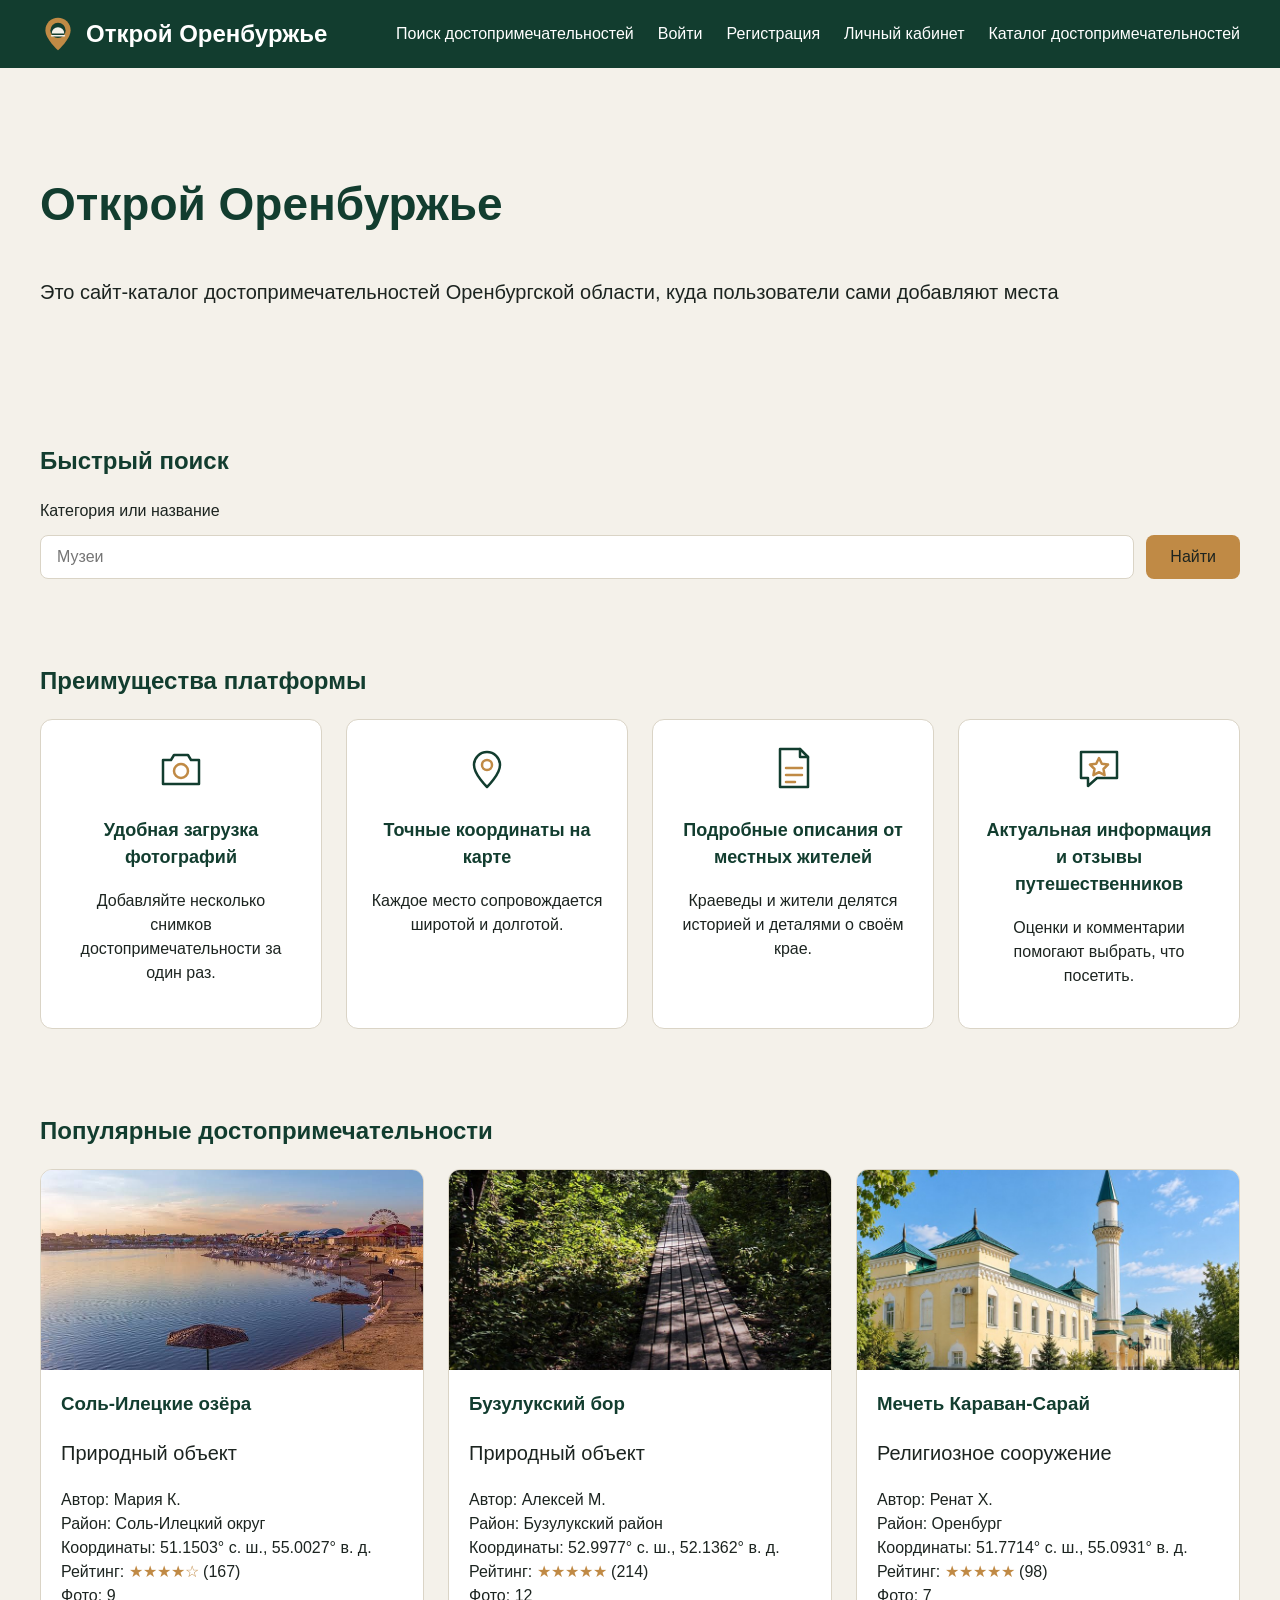
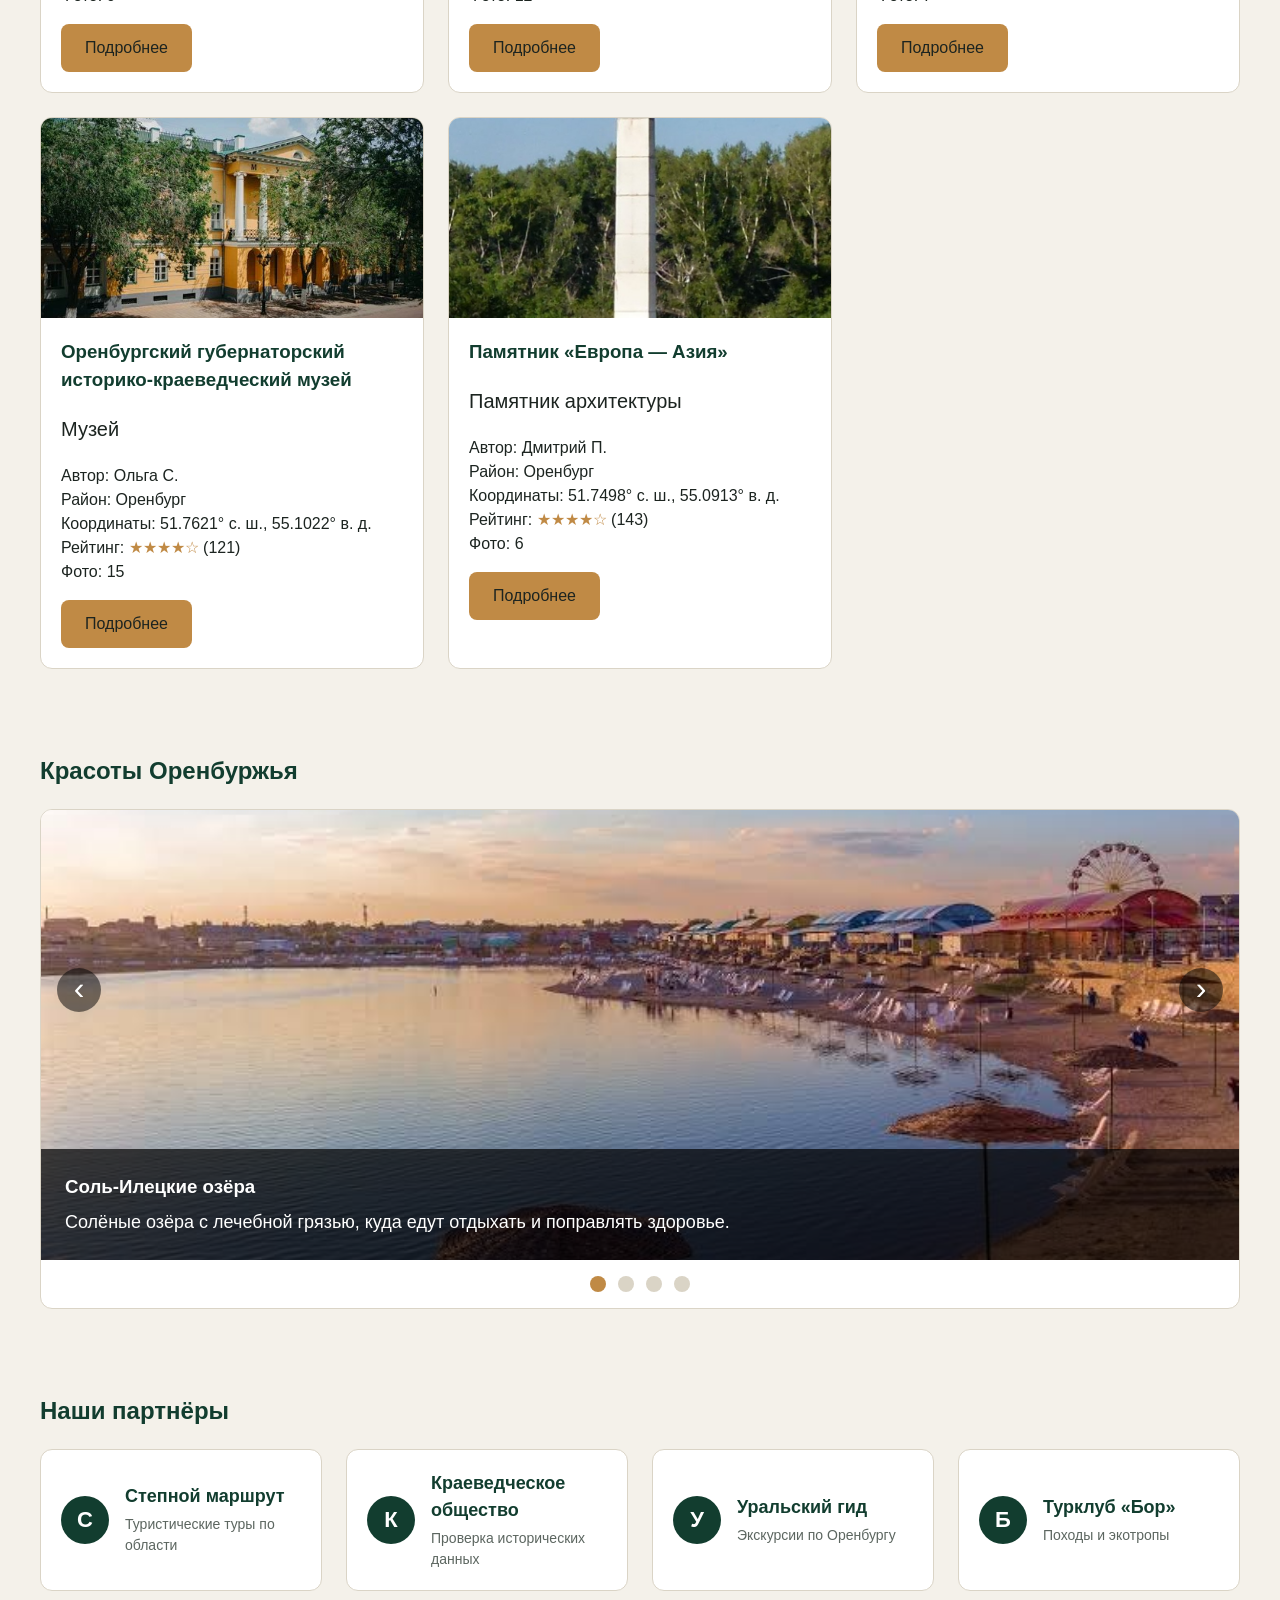
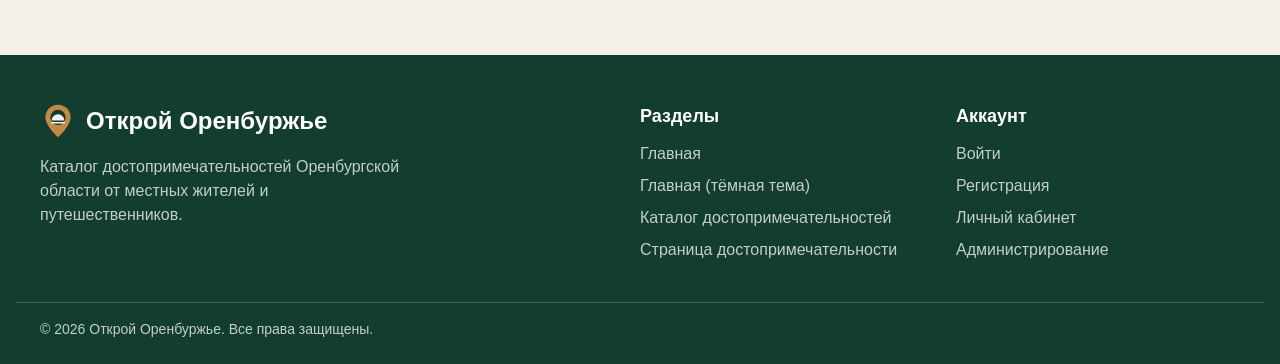
==== commit 111713c6: "Главная: слайдер, бургер, логотип, партнёры, подвал, адаптив - Слайдер на :checked: стрелки, точки, " ====
--- a/index.html
+++ b/index.html
@@ -11,8 +11,18 @@
 <body>
     <header class="header">
         <div class="container header-inner">
-            <a class="logo" href="index.html">Открой Оренбуржье</a>
-            <nav class="nav">
+            <a class="logo" href="index.html">
+                <img src="img/logo.svg" alt="" width="36" height="36">
+                <span>Открой Оренбуржье</span>
+            </a>
+
+            <input type="checkbox" id="burger-toggle" class="burger-toggle visually-hidden">
+            <label class="burger" for="burger-toggle">
+                <span class="burger-line"></span>
+                <span class="visually-hidden">Открыть меню</span>
+            </label>
+
+            <nav class="nav" aria-label="Основное меню">
                 <ul class="nav-list">
                     <li><a href="#search">Поиск достопримечательностей</a></li>
                     <li><a href="login.html">Войти</a></li>
@@ -23,20 +33,22 @@
             </nav>
         </div>
     </header>
+
     <main>
         <section class="hero">
             <div class="container">
                 <h1>Открой Оренбуржье</h1>
-                <p>Это сайт-каталог достопремичательностей Оренбургской области, куда пользователи сами добавляют места
+                <p>Это сайт-каталог достопримечательностей Оренбургской области, куда пользователи сами добавляют места
                 </p>
             </div>
         </section>
+
         <section class="search" id="search">
             <div class="container">
                 <h2>Быстрый поиск</h2>
                 <form class="search-form" action="catalog.html" method="get">
                     <label for="search-input">Категория или название</label>
-                    <input type="text" id="search-input name=" q" list="categories" placeholder="Музеи">
+                    <input type="text" id="search-input" name="q" list="categories" placeholder="Музеи">
                     <datalist id="categories">
                         <option value="Музеи">
                         <option value="Природные объекты">
@@ -47,6 +59,7 @@
                 </form>
             </div>
         </section>
+
         <section class="features">
             <div class="container">
                 <h2>Преимущества платформы</h2>
@@ -74,12 +87,13 @@
                 </div>
             </div>
         </section>
+
         <section class="popular">
             <div class="container">
                 <h2>Популярные достопримечательности</h2>
                 <div class="cards-grid">
                     <article class="landmark-card">
-                        <img src="img/01_sol_iletsk_ozero.jpg" alt="Солёное озеро рядом с Соль-Илецком">
+                        <img src="img/01_sol_iletsk_ozero.jpg" alt="Солёное озеро рядом с Соль-Илецком" loading="lazy">
                         <div class="landmark-card-body">
                             <h3>Соль-Илецкие озёра</h3>
                             <p>Природный объект</p>
@@ -94,7 +108,7 @@
                         </div>
                     </article>
                     <article class="landmark-card">
-                        <img src="img/02_buzuluksky_bor.jpg" alt="Сосновый лес Бузулукского бора">
+                        <img src="img/02_buzuluksky_bor.jpg" alt="Сосновый лес Бузулукского бора" loading="lazy">
                         <div class="landmark-card-body">
                             <h3>Бузулукский бор</h3>
                             <p>Природный объект</p>
@@ -109,7 +123,8 @@
                         </div>
                     </article>
                     <article class="landmark-card">
-                        <img src="img/03_mechet_karavan_saray.jpg" alt="Мечеть Караван-Сарай в Оренбурге">
+                        <img src="img/03_mechet_karavan_saray.jpg" alt="Мечеть Караван-Сарай в Оренбурге"
+                            loading="lazy">
                         <div class="landmark-card-body">
                             <h3>Мечеть Караван-Сарай</h3>
                             <p>Религиозное сооружение</p>
@@ -125,7 +140,7 @@
                     </article>
                     <article class="landmark-card">
                         <img src="img/04_istoriko_kraevedchesky_muzey.jpg"
-                            alt="Здание Оренбургского губернаторского историко-краеведческого музея">
+                            alt="Здание Оренбургского губернаторского историко-краеведческого музея" loading="lazy">
                         <div class="landmark-card-body">
                             <h3>Оренбургский губернаторский историко-краеведческий музей</h3>
                             <p>Музей</p>
@@ -140,7 +155,8 @@
                         </div>
                     </article>
                     <article class="landmark-card">
-                        <img src="img/05_evropa_aziya.jpg" alt="Памятник «Европа — Азия» на берегу реки Урал">
+                        <img src="img/05_evropa_aziya.jpg" alt="Памятник «Европа — Азия» на берегу реки Урал"
+                            loading="lazy">
                         <div class="landmark-card-body">
                             <h3>Памятник «Европа — Азия»</h3>
                             <p>Памятник архитектуры</p>
@@ -157,6 +173,7 @@
                 </div>
             </div>
         </section>
+
         <section class="gallery">
             <div class="container">
                 <h2>Красоты Оренбуржья</h2>
@@ -171,6 +188,12 @@
                     <div class="slides">
                         <article class="slide">
                             <img src="img/01_sol_iletsk_ozero.jpg" alt="Соль-Илецкие озёра">
+                            <label class="slider-arrow slider-arrow-prev" for="slide4">
+                                <span class="visually-hidden">Предыдущий слайд</span>
+                            </label>
+                            <label class="slider-arrow slider-arrow-next" for="slide2">
+                                <span class="visually-hidden">Следующий слайд</span>
+                            </label>
                             <div class="slide-caption">
                                 <h3>Соль-Илецкие озёра</h3>
                                 <p>Солёные озёра с лечебной грязью, куда едут отдыхать и поправлять здоровье.</p>
@@ -178,7 +201,13 @@
                         </article>
 
                         <article class="slide">
-                            <img src="img/02_buzuluksky_bor.jpg" alt="Бузулукский бор">
+                            <img src="img/02_buzuluksky_bor.jpg" alt="Бузулукский бор" loading="lazy">
+                            <label class="slider-arrow slider-arrow-prev" for="slide1">
+                                <span class="visually-hidden">Предыдущий слайд</span>
+                            </label>
+                            <label class="slider-arrow slider-arrow-next" for="slide3">
+                                <span class="visually-hidden">Следующий слайд</span>
+                            </label>
                             <div class="slide-caption">
                                 <h3>Бузулукский бор</h3>
                                 <p>Огромный сосновый лес на песчаных террасах реки Самара с экотропами.</p>
@@ -186,7 +215,13 @@
                         </article>
 
                         <article class="slide">
-                            <img src="img/03_mechet_karavan_saray.jpg" alt="Мечеть Караван-Сарай">
+                            <img src="img/03_mechet_karavan_saray.jpg" alt="Мечеть Караван-Сарай" loading="lazy">
+                            <label class="slider-arrow slider-arrow-prev" for="slide2">
+                                <span class="visually-hidden">Предыдущий слайд</span>
+                            </label>
+                            <label class="slider-arrow slider-arrow-next" for="slide4">
+                                <span class="visually-hidden">Следующий слайд</span>
+                            </label>
                             <div class="slide-caption">
                                 <h3>Мечеть Караван-Сарай</h3>
                                 <p>Памятник архитектуры Оренбурга, построенный в начале XX века.</p>
@@ -194,7 +229,14 @@
                         </article>
 
                         <article class="slide">
-                            <img src="img/04_istoriko_kraevedchesky_muzey.jpg" alt="Губернаторский музей">
+                            <img src="img/04_istoriko_kraevedchesky_muzey.jpg" alt="Губернаторский музей"
+                                loading="lazy">
+                            <label class="slider-arrow slider-arrow-prev" for="slide3">
+                                <span class="visually-hidden">Предыдущий слайд</span>
+                            </label>
+                            <label class="slider-arrow slider-arrow-next" for="slide1">
+                                <span class="visually-hidden">Следующий слайд</span>
+                            </label>
                             <div class="slide-caption">
                                 <h3>Губернаторский музей</h3>
                                 <p>Главный музей области, где собраны история и природа Оренбургского края.</p>
@@ -203,16 +245,87 @@
                     </div>
 
                     <div class="controls">
-                        <label for="slide1"></label>
-                        <label for="slide2"></label>
-                        <label for="slide3"></label>
-                        <label for="slide4"></label>
+                        <label for="slide1"><span class="visually-hidden">Слайд 1</span></label>
+                        <label for="slide2"><span class="visually-hidden">Слайд 2</span></label>
+                        <label for="slide3"><span class="visually-hidden">Слайд 3</span></label>
+                        <label for="slide4"><span class="visually-hidden">Слайд 4</span></label>
                     </div>
                 </div>
             </div>
         </section>
+
+        <section class="partners">
+            <div class="container">
+                <h2>Наши партнёры</h2>
+                <ul class="partners-list">
+                    <li class="partner">
+                        <span class="partner-mark" aria-hidden="true">С</span>
+                        <div>
+                            <h3>Степной маршрут</h3>
+                            <p>Туристические туры по области</p>
+                        </div>
+                    </li>
+                    <li class="partner">
+                        <span class="partner-mark" aria-hidden="true">К</span>
+                        <div>
+                            <h3>Краеведческое общество</h3>
+                            <p>Проверка исторических данных</p>
+                        </div>
+                    </li>
+                    <li class="partner">
+                        <span class="partner-mark" aria-hidden="true">У</span>
+                        <div>
+                            <h3>Уральский гид</h3>
+                            <p>Экскурсии по Оренбургу</p>
+                        </div>
+                    </li>
+                    <li class="partner">
+                        <span class="partner-mark" aria-hidden="true">Б</span>
+                        <div>
+                            <h3>Турклуб «Бор»</h3>
+                            <p>Походы и экотропы</p>
+                        </div>
+                    </li>
+                </ul>
+            </div>
+        </section>
     </main>
 
+    <footer class="footer">
+        <div class="container footer-grid">
+            <div class="footer-brand">
+                <a class="logo" href="index.html">
+                    <img src="img/logo.svg" alt="" width="36" height="36">
+                    <span>Открой Оренбуржье</span>
+                </a>
+                <p>Каталог достопримечательностей Оренбургской области от местных жителей и путешественников.</p>
+            </div>
+
+            <nav class="footer-col" aria-label="Разделы сайта">
+                <h3>Разделы</h3>
+                <ul>
+                    <li><a href="index.html">Главная</a></li>
+                    <li><a href="index_dark.html">Главная (тёмная тема)</a></li>
+                    <li><a href="catalog.html">Каталог достопримечательностей</a></li>
+                    <li><a href="landmark.html">Страница достопримечательности</a></li>
+                </ul>
+            </nav>
+
+            <nav class="footer-col" aria-label="Аккаунт">
+                <h3>Аккаунт</h3>
+                <ul>
+                    <li><a href="login.html">Войти</a></li>
+                    <li><a href="register.html">Регистрация</a></li>
+                    <li><a href="profile.html">Личный кабинет</a></li>
+                    <li><a href="admin.html">Администрирование</a></li>
+                </ul>
+            </nav>
+        </div>
+        <div class="container footer-bottom">
+            <p>© 2026 Открой Оренбуржье. Все права защищены.</p>
+        </div>
+    </footer>
+
 </body>
 
-</html>+</html>
--- a/css/style.css
+++ b/css/style.css
@@ -1,19 +1,20 @@
 :root {
-    /* Цветовая палитра: Isle of Man green + бронза, светлая тема */
     --bg: #F4F1EA;
     --surface: #FFFFFF;
     --main: #123D2F;
     --accent: #C08A45;
+    --accent-hover: #D0954F;
     --text: #1C2420;
     --muted: #5C6660;
     --line: #DAD4C6;
-
+    --on-main: #FFFFFF;
 }
 
 body {
     background-color: var(--bg);
     color: var(--text);
     font-family: Arial, sans-serif;
+    line-height: 1.5;
     margin: 0;
 }
 
@@ -22,21 +23,57 @@
     font-size: 46px;
 }
 
+h2 {
+    color: var(--main);
+}
+
 p {
     color: var(--text);
     font-size: 20px;
 }
 
+.visually-hidden {
+    position: absolute;
+    width: 1px;
+    height: 1px;
+    margin: -1px;
+    padding: 0;
+    overflow: hidden;
+    clip: rect(0 0 0 0);
+    white-space: nowrap;
+    border: 0;
+}
+
+.container {
+    max-width: 1200px;
+    margin: 0 auto;
+    padding: 0 24px;
+}
+
 .header {
     background-color: var(--main);
     padding: 16px 0;
 }
 
+.header-inner {
+    display: flex;
+    justify-content: space-between;
+    align-items: center;
+    flex-wrap: wrap;
+}
+
 .logo {
-    color: #FFFFFF;
+    display: flex;
+    align-items: center;
+    gap: 10px;
+    color: var(--on-main);
     text-decoration: none;
     font-size: 24px;
     font-weight: bold;
+}
+
+.logo img {
+    display: block;
 }
 
 .nav-list {
@@ -48,7 +85,7 @@
 }
 
 .nav-list a {
-    color: #FFFFFF;
+    color: var(--on-main);
     text-decoration: none;
     transition: color 0.3s;
 }
@@ -57,16 +94,60 @@
     color: var(--accent);
 }
 
-.container {
-    max-width: 1200px;
-    margin: 0 auto;
-    padding: 0 24px;
-}
-
-.header-inner {
-    display: flex;
-    justify-content: space-between;
+.burger {
+    display: none;
     align-items: center;
+    justify-content: center;
+    width: 44px;
+    height: 44px;
+    cursor: pointer;
+}
+
+.burger-line,
+.burger-line::before,
+.burger-line::after {
+    display: block;
+    width: 26px;
+    height: 3px;
+    background-color: var(--on-main);
+    border-radius: 2px;
+    transition: transform 0.3s, background-color 0.3s;
+}
+
+.burger-line {
+    position: relative;
+}
+
+.burger-line::before,
+.burger-line::after {
+    content: "";
+    position: absolute;
+    left: 0;
+}
+
+.burger-line::before {
+    top: -8px;
+}
+
+.burger-line::after {
+    top: 8px;
+}
+
+.burger-toggle:checked+.burger .burger-line {
+    background-color: transparent;
+}
+
+.burger-toggle:checked+.burger .burger-line::before {
+    transform: translateY(8px) rotate(45deg);
+}
+
+.burger-toggle:checked+.burger .burger-line::after {
+    transform: translateY(-8px) rotate(-45deg);
+}
+
+.burger-toggle:focus-visible+.burger {
+    outline: 2px solid var(--accent);
+    border-radius: 8px;
 }
 
 .hero {
@@ -83,9 +164,14 @@
     flex-wrap: wrap;
 }
 
+.search-form label {
+    flex: 0 0 100%;
+}
+
 .search-form input {
     border: 1px solid var(--line);
-    flex: 1;
+    flex: 1 1 240px;
+    min-width: 0;
     padding: 12px 16px;
     border-radius: 8px;
     font-size: 16px;
@@ -103,7 +189,7 @@
 }
 
 .search-form button:hover {
-    background-color: #D0954F;
+    background-color: var(--accent-hover);
 }
 
 .features {
@@ -134,6 +220,10 @@
     font-size: 18px;
 }
 
+.feature p {
+    font-size: 16px;
+}
+
 .feature:hover {
     transform: translateY(-4px);
 }
@@ -144,7 +234,7 @@
 
 .cards-grid {
     display: grid;
-    grid-template-columns: repeat(auto-fit, minmax(320px, 1fr));
+    grid-template-columns: repeat(auto-fit, minmax(min(100%, 320px), 1fr));
     gap: 24px;
 }
 
@@ -197,13 +287,12 @@
 }
 
 .btn:hover {
-    background-color: #D0954F;
+    background-color: var(--accent-hover);
 }
 
 .gallery {
     padding: 32px 0;
 }
-
 
 .slider {
     position: relative;
@@ -213,19 +302,16 @@
     border: 1px solid var(--line);
 }
 
-
 .slider input {
     position: absolute;
     opacity: 0;
     pointer-events: none;
 }
 
-
 .slides {
     display: flex;
     transition: transform 0.6s ease;
 }
-
 
 .slide {
     flex: 0 0 100%;
@@ -260,6 +346,46 @@
     font-size: 18px;
 }
 
+.slider-arrow {
+    position: absolute;
+    top: 40%;
+    transform: translateY(-50%);
+    z-index: 1;
+    display: flex;
+    align-items: center;
+    justify-content: center;
+    width: 44px;
+    height: 44px;
+    border-radius: 50%;
+    background-color: rgba(0, 0, 0, 0.5);
+    color: #FFFFFF;
+    font-size: 32px;
+    line-height: 1;
+    cursor: pointer;
+    transition: background-color 0.3s, color 0.3s;
+}
+
+.slider-arrow::before {
+    content: "‹";
+    padding-bottom: 4px;
+}
+
+.slider-arrow-next::before {
+    content: "›";
+}
+
+.slider-arrow-prev {
+    left: 16px;
+}
+
+.slider-arrow-next {
+    right: 16px;
+}
+
+.slider-arrow:hover {
+    background-color: var(--accent);
+    color: var(--text);
+}
 
 #slide1:checked~.slides {
     transform: translateX(0);
@@ -286,8 +412,8 @@
 }
 
 .controls label {
-    width: 14px;
-    height: 14px;
+    width: 16px;
+    height: 16px;
     border-radius: 50%;
     background-color: var(--line);
     cursor: pointer;
@@ -304,4 +430,223 @@
 #slide3:checked~.controls label[for="slide3"],
 #slide4:checked~.controls label[for="slide4"] {
     background-color: var(--accent);
-}+}
+
+#slide1:focus-visible~.controls label[for="slide1"],
+#slide2:focus-visible~.controls label[for="slide2"],
+#slide3:focus-visible~.controls label[for="slide3"],
+#slide4:focus-visible~.controls label[for="slide4"] {
+    outline: 2px solid var(--main);
+    outline-offset: 3px;
+}
+
+.partners {
+    padding: 32px 0;
+}
+
+.partners-list {
+    display: grid;
+    grid-template-columns: repeat(auto-fit, minmax(min(100%, 240px), 1fr));
+    gap: 24px;
+    list-style: none;
+    margin: 0;
+    padding: 0;
+}
+
+.partner {
+    display: flex;
+    align-items: center;
+    gap: 16px;
+    background-color: var(--surface);
+    border: 1px solid var(--line);
+    border-radius: 12px;
+    padding: 20px;
+}
+
+.partner-mark {
+    flex: 0 0 48px;
+    display: flex;
+    align-items: center;
+    justify-content: center;
+    width: 48px;
+    height: 48px;
+    border-radius: 50%;
+    background-color: var(--main);
+    color: var(--on-main);
+    font-size: 22px;
+    font-weight: bold;
+}
+
+.partner h3 {
+    color: var(--main);
+    font-size: 18px;
+    margin: 0 0 4px;
+}
+
+.partner p {
+    color: var(--muted);
+    font-size: 14px;
+    margin: 0;
+}
+
+.footer {
+    background-color: var(--main);
+    color: var(--on-main);
+    margin-top: 32px;
+    padding: 48px 0 24px;
+}
+
+.footer-grid {
+    display: grid;
+    grid-template-columns: 2fr 1fr 1fr;
+    gap: 32px;
+}
+
+.footer p {
+    color: rgba(255, 255, 255, 0.75);
+    font-size: 16px;
+}
+
+.footer-brand p {
+    max-width: 360px;
+}
+
+.footer h3 {
+    color: var(--on-main);
+    font-size: 18px;
+    margin: 0 0 12px;
+}
+
+.footer-col ul {
+    list-style: none;
+    margin: 0;
+    padding: 0;
+}
+
+.footer-col li {
+    margin-bottom: 8px;
+}
+
+.footer-col a {
+    color: rgba(255, 255, 255, 0.75);
+    text-decoration: none;
+    transition: color 0.3s;
+}
+
+.footer-col a:hover {
+    color: var(--accent);
+}
+
+.footer-bottom {
+    margin-top: 32px;
+    padding-top: 16px;
+    border-top: 1px solid rgba(255, 255, 255, 0.2);
+}
+
+.footer-bottom p {
+    margin: 0;
+    font-size: 14px;
+}
+
+@media (max-width: 1100px) {
+    .burger {
+        display: flex;
+    }
+
+    .nav {
+        display: none;
+        width: 100%;
+    }
+
+    .burger-toggle:checked~.nav {
+        display: block;
+    }
+
+    .nav-list {
+        flex-direction: column;
+        gap: 0;
+        margin-top: 12px;
+    }
+
+    .nav-list a {
+        display: block;
+        padding: 12px 0;
+        border-top: 1px solid rgba(255, 255, 255, 0.2);
+    }
+
+    .features-grid {
+        grid-template-columns: repeat(2, 1fr);
+    }
+}
+
+@media (max-width: 800px) {
+    .footer-grid {
+        grid-template-columns: 1fr 1fr;
+    }
+
+    .footer-brand {
+        grid-column: 1 / -1;
+    }
+}
+
+@media (max-width: 600px) {
+    h1 {
+        font-size: 30px;
+    }
+
+    p {
+        font-size: 18px;
+    }
+
+    .logo {
+        font-size: 20px;
+    }
+
+    .hero {
+        padding: 32px 0;
+    }
+
+    .search-form button {
+        flex: 1 1 100%;
+    }
+
+    .features-grid {
+        grid-template-columns: 1fr;
+    }
+
+    .slide img {
+        height: 280px;
+    }
+
+    .slide-caption {
+        padding: 12px 16px;
+    }
+
+    .slide-caption p {
+        font-size: 14px;
+    }
+
+    .slider-arrow {
+        width: 36px;
+        height: 36px;
+        font-size: 28px;
+    }
+
+    .slider-arrow-prev {
+        left: 8px;
+    }
+
+    .slider-arrow-next {
+        right: 8px;
+    }
+
+    .footer-grid {
+        grid-template-columns: 1fr;
+    }
+}
+
+@media (prefers-reduced-motion: reduce) {
+    * {
+        transition: none !important;
+    }
+}
